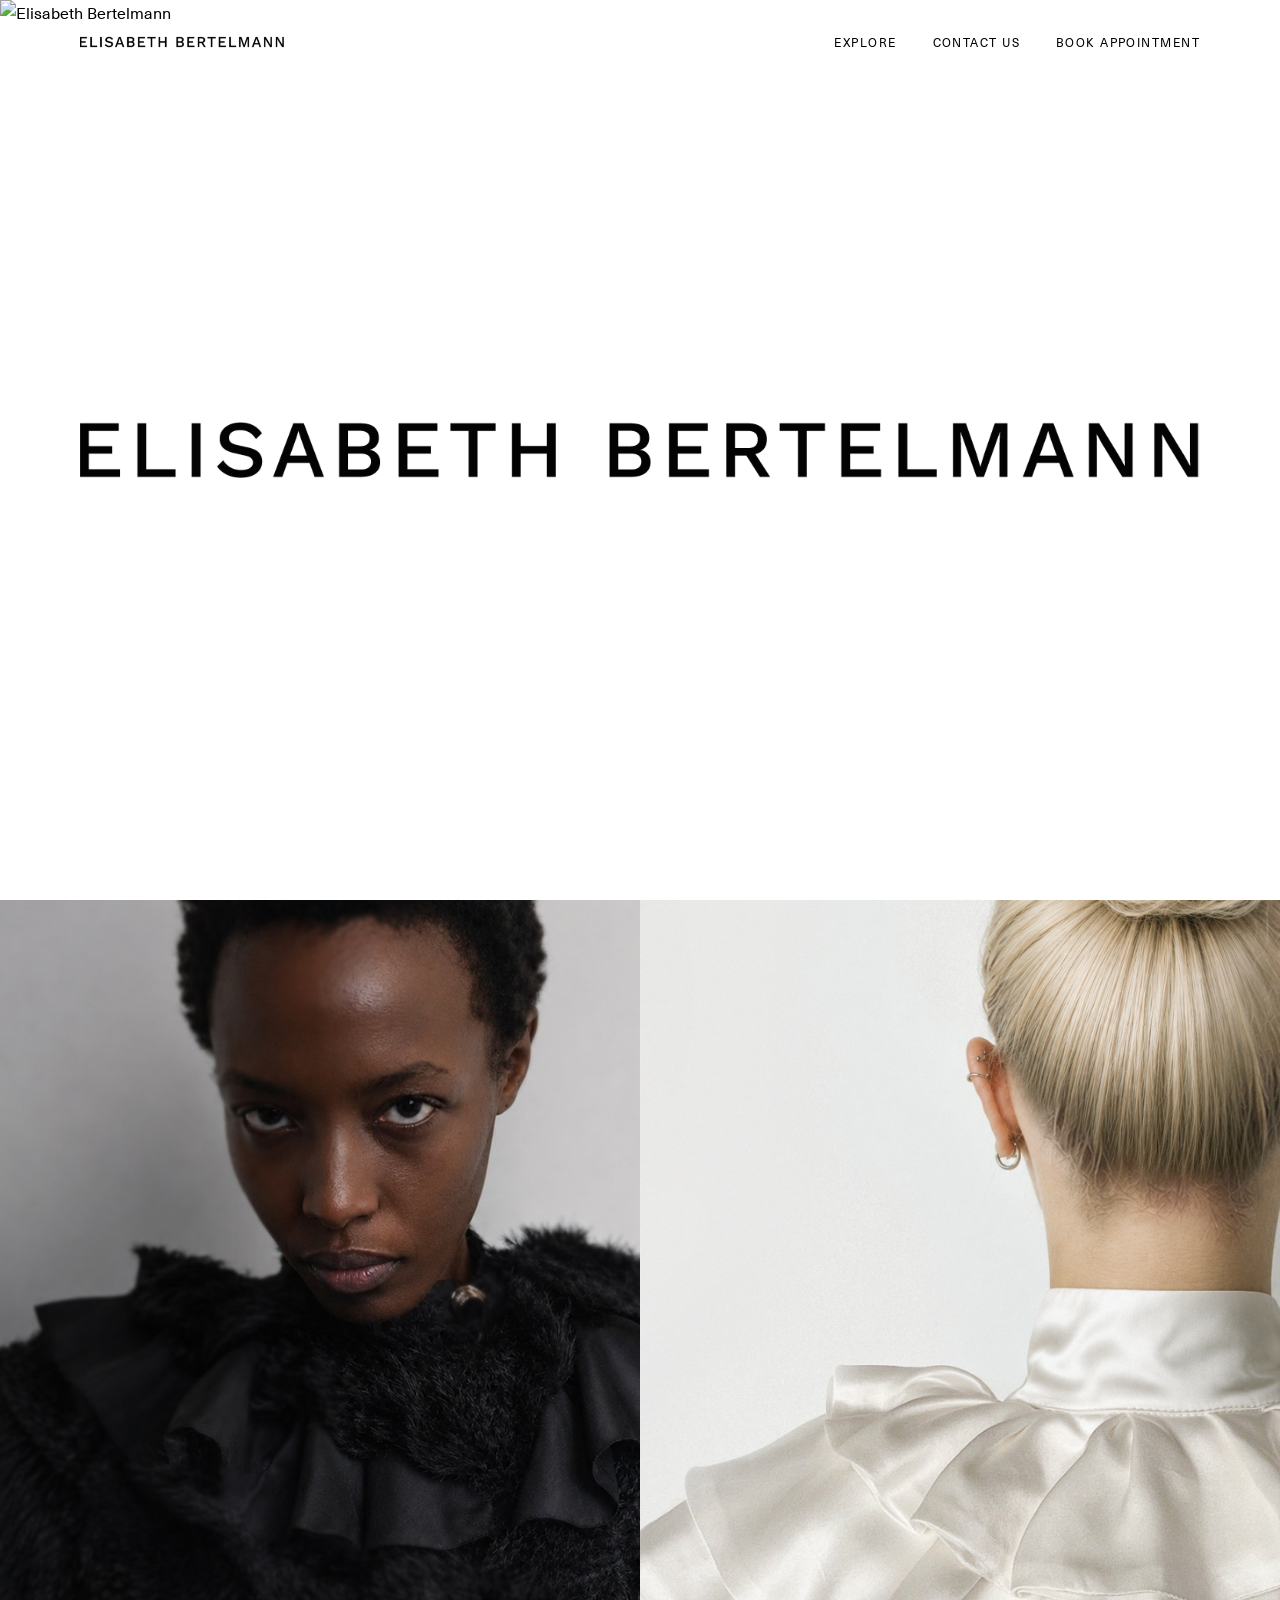
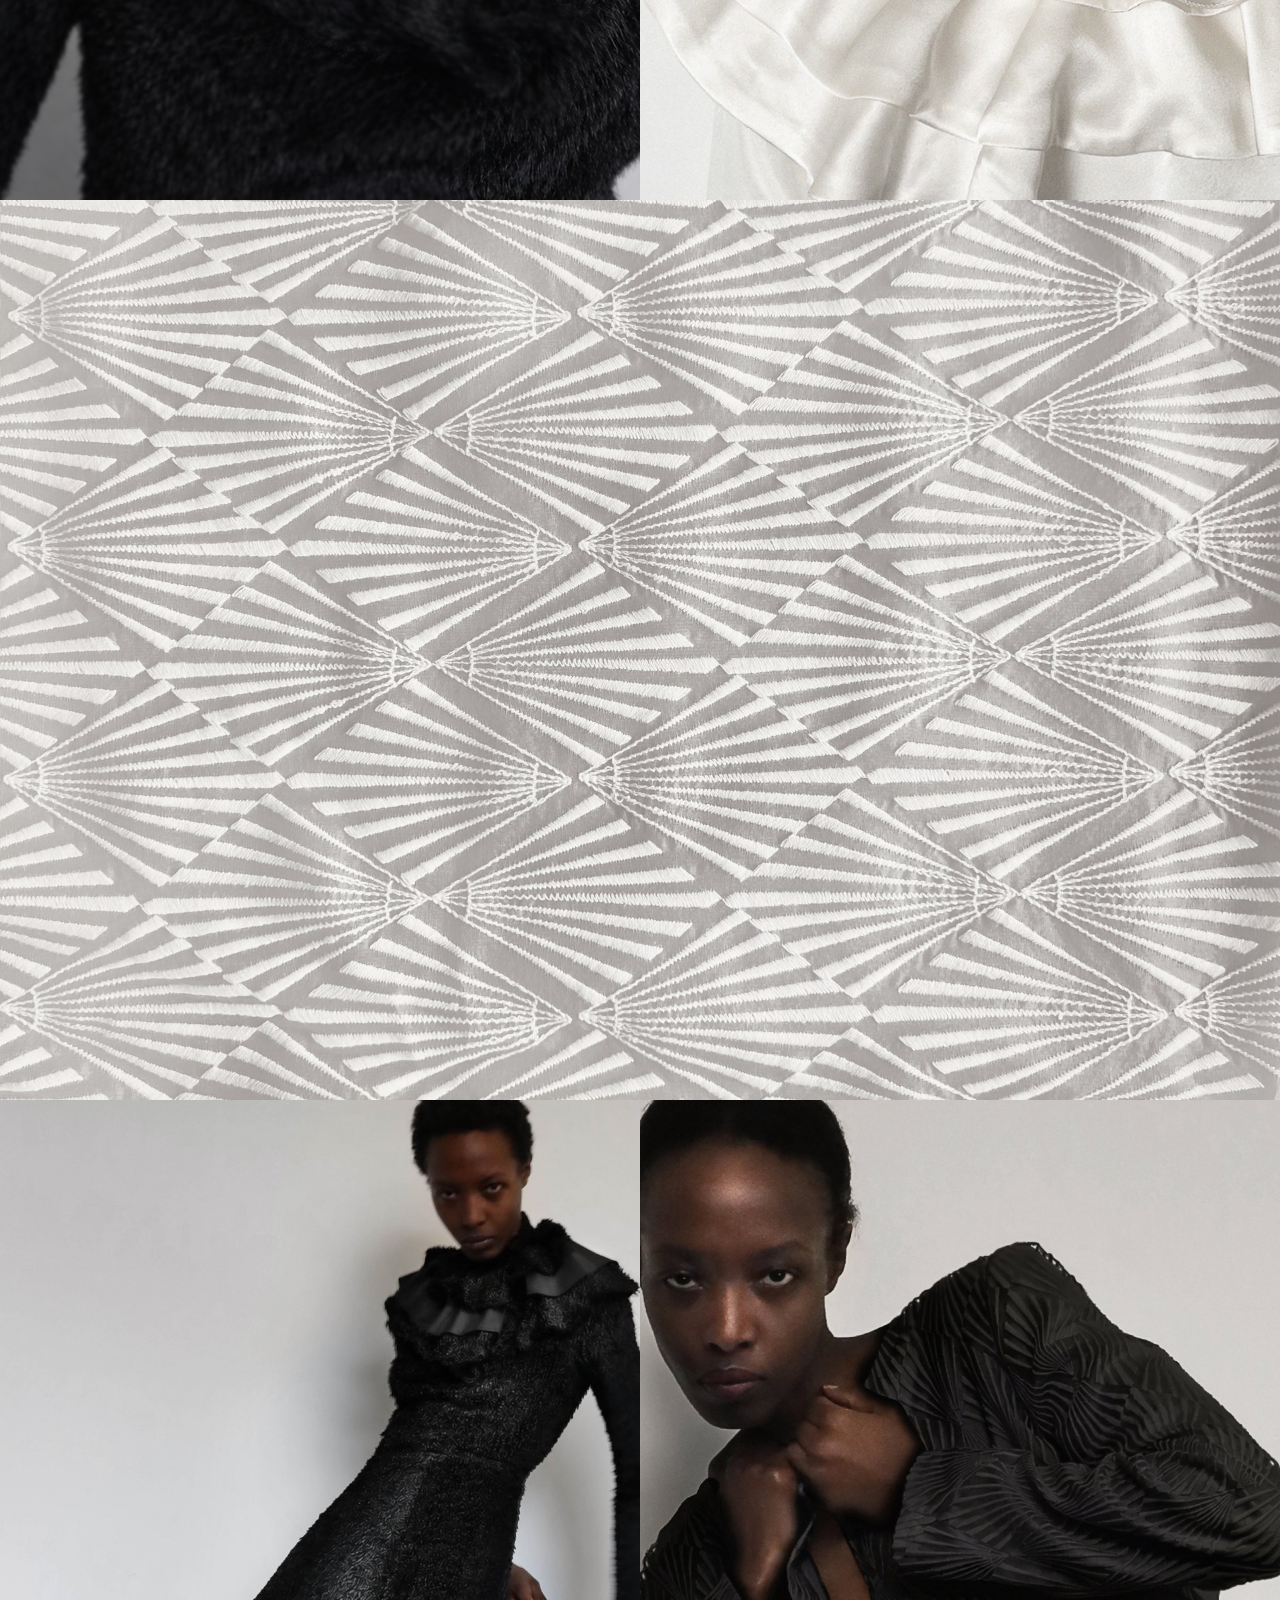
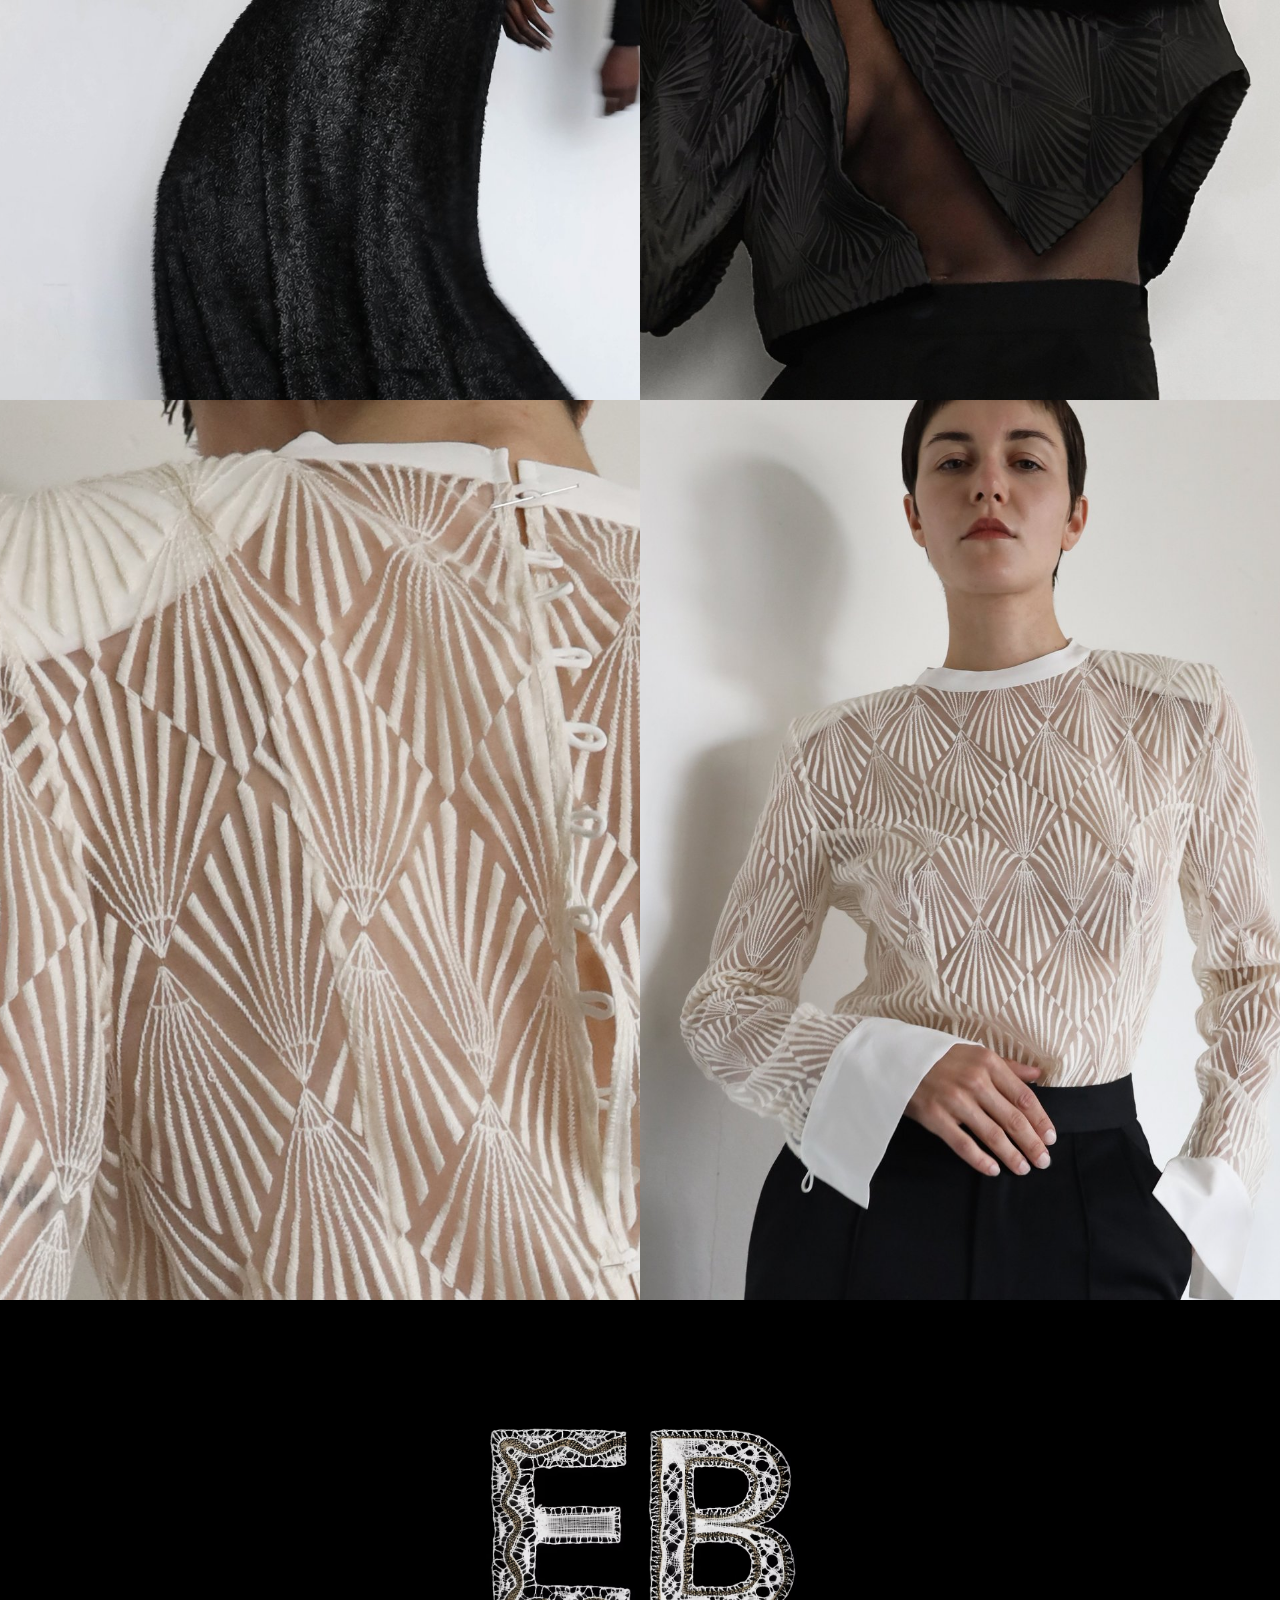
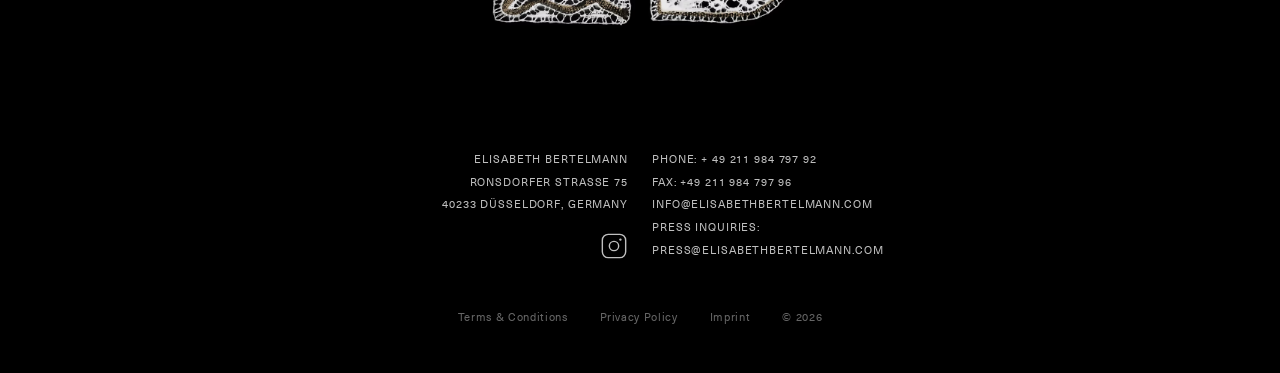
==== index.html @ 3ff418e6 "Update" ====
<!DOCTYPE html>
<html lang="en">
<head>
  <meta charset="UTF-8">
  <meta name="viewport" content="width=device-width, initial-scale=1.0">
  
  <title>Elisabeth Bertelmann — Womenswear & Bespoke Fashion Düsseldorf</title>
  <meta name="description" content="Elisabeth Bertelmann creates womenswear and bespoke pieces in Düsseldorf. Handmade, natural fabrics, ready-to-wear and made-to-measure.">
  <meta name="robots" content="index, follow">
  <link rel="canonical" href="https://www.elisabethbertelmann.com/">

  <!-- Open Graph -->
  <meta property="og:type" content="website">
  <meta property="og:title" content="Elisabeth Bertelmann — Womenswear & Bespoke Fashion Düsseldorf">
  <meta property="og:description" content="Elisabeth Bertelmann creates womenswear and bespoke pieces in Düsseldorf. Handmade, natural fabrics, ready-to-wear and made-to-measure.">
  <meta property="og:url" content="https://www.elisabethbertelmann.com/">
  <meta property="og:image" content="https://www.elisabethbertelmann.com/images/hero-eb.jpg">
  <meta property="og:site_name" content="Elisabeth Bertelmann">

  <!-- Twitter Card -->
  <meta name="twitter:card" content="summary_large_image">
  <meta name="twitter:title" content="Elisabeth Bertelmann — Womenswear & Bespoke Fashion Düsseldorf">
  <meta name="twitter:description" content="Elisabeth Bertelmann creates womenswear and bespoke pieces in Düsseldorf. Handmade, natural fabrics, ready-to-wear and made-to-measure.">
  <meta name="twitter:image" content="https://www.elisabethbertelmann.com/images/hero-eb.jpg">
  <link rel="icon" type="image/png" href="images/favicon.png">
  <link rel="stylesheet" href="css/style.css">
  <link rel="stylesheet" href="css/home.css">
</head>
<body>

  <!-- NAVIGATION — always transparent -->
  <nav class="nav nav--black" id="nav">
    <div class="nav__logo">
      <a href="index.html">
        <img src="images/logo.svg" alt="Elisabeth Bertelmann">
      </a>
    </div>
    <ul class="nav__links">
      <li><a href="pages/explore.html">Explore</a></li>
      <li><a href="pages/contact.html">Contact Us</a></li>
      <li><a href="pages/book-appointment.html">Book Appointment</a></li>
    </ul>
    <button class="nav__hamburger" aria-label="Menu" aria-expanded="false">
      <span></span><span></span><span></span>
    </button>
  </nav>

  <!-- MOBILE MENU -->
  <div class="nav__mobile-menu" role="dialog" aria-label="Navigation">
    <a href="pages/explore.html">Explore</a>
    <a href="pages/contact.html">Contact Us</a>
    <a href="https://www.instagram.com/elisabethbertelmann/" target="_blank" rel="noopener">Instagram</a>
    <a href="pages/book-appointment.html">Book Appointment</a>
  </div>

  <!-- WORDMARK — fixed, fades on scroll, spans full width -->
  <div class="section-hero__wordmark" aria-hidden="true">
    <img src="images/logo.svg" alt="Elisabeth Bertelmann">
  </div>

  <main>

    <!-- HERO — 100vh, image only (no wordmark inside) -->
    <section class="section-hero">
      <img
        class="section-media"
        src="images/hero-eb.jpg"
        alt="Elisabeth Bertelmann"
        loading="eager"
      >
      <!--
        TO USE VIDEO INSTEAD:
        Remove the <img> above and uncomment:
        <video class="section-media" autoplay muted loop playsinline>
          <source src="images/hero.mp4" type="video/mp4">
        </video>
      -->
    </section>

    <!-- SPLIT NEW — R2: explore #14 + #15 -->
    <section class="section-split">
      <div class="section-split__col">
        <img src="images/explore-new-14.jpg" alt="Elisabeth Bertelmann Collection" loading="lazy">
      </div>
      <div class="section-split__col">
        <img src="images/R2-2.jpg" alt="Elisabeth Bertelmann Collection" loading="lazy">
      </div>
    </section>

    <!-- FULL WIDTH — 100vh -->
    <section class="section-full">
      <img
        src="images/home-full.jpg"
        alt="Elisabeth Bertelmann Fabric Detail"
        loading="lazy"
      >
      <!--
        TO USE VIDEO:
        <video autoplay muted loop playsinline>
          <source src="images/fullwidth.mp4" type="video/mp4">
        </video>
      -->
    </section>

    <!-- SPLIT 1 — R3 — 100vh -->
    <section class="section-split">
      <div class="section-split__col">
        <img
          src="images/home-split2-left.jpg"
          alt="Elisabeth Bertelmann Collection"
          loading="lazy"
        >
      </div>
      <div class="section-split__col">
        <img
          src="images/home-split2-right.jpg"
          alt="Elisabeth Bertelmann Collection"
          loading="lazy"
        >
      </div>
    </section>

    <!-- SPLIT 2 — R5 — 100vh -->
    <section class="section-split">
      <div class="section-split__col">
        <img
          src="images/home-split1-left.jpg"
          alt="Elisabeth Bertelmann Collection"
          loading="lazy"
        >
      </div>
      <div class="section-split__col">
        <img
          src="images/home-split1-right.jpg"
          alt="Elisabeth Bertelmann Collection"
          loading="lazy"
        >
      </div>
    </section>

  </main>

  <!-- FOOTER -->
  <footer class="footer">
    <div class="footer__monogram">
      <img src="images/footer-monogram.jpg" alt="EB">
    </div>
    <div class="footer__info">
      <div class="footer__info-left">
        <p>ELISABETH BERTELMANN</p>
        <p>RONSDORFER STRASSE 75</p>
        <p>40233 DÜSSELDORF, GERMANY</p>
        <a href="https://www.instagram.com/elisabethbertelmann/" target="_blank" rel="noopener" class="footer__instagram-icon" aria-label="Instagram">
          <svg viewBox="0 0 24 24" fill="none" stroke="currentColor" stroke-width="1.2" stroke-linecap="round" stroke-linejoin="round">
            <rect x="2" y="2" width="20" height="20" rx="5" ry="5"/>
            <circle cx="12" cy="12" r="4"/>
            <circle cx="17.5" cy="6.5" r="1" fill="currentColor" stroke="none"/>
          </svg>
        </a>
      </div>
      <div class="footer__info-right">
        <a href="tel:+4921198479792">PHONE: + 49 211 984 797 92</a>
        <a href="tel:+4921198479796">FAX: +49 211 984 797 96</a>
        <a href="mailto:info@elisabethbertelmann.com">INFO@ELISABETHBERTELMANN.COM</a>
        <p>PRESS INQUIRIES:</p>
        <a href="mailto:press@elisabethbertelmann.com">PRESS@ELISABETHBERTELMANN.COM</a>
      </div>
    </div>
    <div class="footer__legal">
      <a href="pages/terms.html">Terms &amp; Conditions</a>
      <a href="pages/privacy.html">Privacy Policy</a>
      <a href="pages/imprint.html">Imprint</a>
      <span>© 2026</span>
    </div>
  </footer>

  <script src="js/nav.js"></script>
</body>
</html>
---- css/style.css ----
/* ============================================
   ELISABETH BERTELMANN — Main Stylesheet
   ============================================ */

@font-face {
  font-family: 'WorkSans';
  src: url('../fonts/WorkSans-Bold.ttf') format('truetype');
  font-weight: 700;
  font-style: normal;
  font-display: swap;
}

@font-face {
  font-family: 'NeueHaasUnica';
  src: url('../fonts/NeueHaasUnicaPro-Regular.ttf') format('truetype');
  font-weight: 400;
  font-style: normal;
  font-display: swap;
}

@font-face {
  font-family: 'NeueHaasUnica';
  src: url('../fonts/NeueHaasUnicaPro-Bold.ttf') format('truetype');
  font-weight: 700;
  font-style: normal;
  font-display: swap;
}

/* ============================================
   VARIABLES
   ============================================ */

:root {
  --black: #000000;
  --white: #FFFFFF;
  --nav-height: 68px;
  --font-body: 'NeueHaasUnica', sans-serif;
  --letter-spacing-ui: 0.12em;
  --transition: 0.2s ease;
}

/* ============================================
   RESET & BASE
   ============================================ */

*, *::before, *::after {
  box-sizing: border-box;
  margin: 0;
  padding: 0;
}

html {
  font-size: 16px;
  -webkit-font-smoothing: antialiased;
  -moz-osx-font-smoothing: grayscale;
}

body {
  font-family: var(--font-body);
  color: var(--black);
  background: var(--white);
  overflow-x: hidden;
}

img {
  display: block;
  max-width: 100%;
}

a {
  color: inherit;
  text-decoration: none;
}

/* ============================================
   NAVIGATION — always transparent
   ============================================ */

.nav {
  position: fixed;
  top: 0;
  left: 0;
  right: 0;
  z-index: 100;
  height: var(--nav-height);
  display: flex;
  align-items: flex-end;
  justify-content: space-between;
  padding: 0 80px 16px;
  background: transparent;
}

.nav__logo img {
  height: 20px;
  width: auto;
  filter: brightness(0) invert(1);
}

.nav__links {
  display: flex;
  align-items: center;
  gap: 36px;
  list-style: none;
}

.nav__links a {
  font-family: var(--font-body);
  font-weight: 400;
  font-size: 12px;
  letter-spacing: var(--letter-spacing-ui);
  text-transform: uppercase;
  color: var(--white);
  transition: opacity var(--transition);
}

.nav__links a:hover {
  opacity: 0.5;
}

/* Hamburger */
.nav__hamburger {
  display: none;
  flex-direction: column;
  gap: 5px;
  background: none;
  border: none;
  cursor: pointer;
  padding: 4px;
}

.nav__hamburger span {
  display: block;
  width: 22px;
  height: 1px;
  background: var(--white);
  transition: transform var(--transition), opacity var(--transition);
}

.nav__hamburger.open span:nth-child(1) { transform: translateY(6px) rotate(45deg); }
.nav__hamburger.open span:nth-child(2) { opacity: 0; }
.nav__hamburger.open span:nth-child(3) { transform: translateY(-6px) rotate(-45deg); }

/* Mobile menu */
.nav__mobile-menu {
  display: none;
  position: fixed;
  top: 0;
  left: 0; right: 0; bottom: 0;
  background: var(--black);
  z-index: 99;
  flex-direction: column;
  align-items: flex-start;
  justify-content: center;
  padding-left: 24px;
  padding-bottom: 15vh;
  gap: 40px;
  opacity: 0;
  pointer-events: none;
  transition: opacity 0.3s ease;
}

.nav__mobile-menu.open {
  opacity: 1;
  pointer-events: all;
}

.nav__mobile-menu a {
  font-family: var(--font-body);
  font-size: 12px;
  letter-spacing: var(--letter-spacing-ui);
  text-transform: uppercase;
  color: var(--white);
  line-height: 1;
}

/* ============================================
   FOOTER
   ============================================ */

.footer {
  background: var(--black);
  color: var(--white);
  padding: 80px 40px 48px;
}

.footer__monogram {
  display: flex;
  justify-content: center;
  margin-bottom: 72px;
}

.footer__monogram img {
  width: clamp(280px, 35vw, 480px);
  height: auto;
}

.footer__info {
  display: flex;
  justify-content: center;
  gap: 0;
  margin-bottom: 48px;
  align-items: flex-start;
  width: 100%;
}

.footer__info-left,
.footer__info-right {
  display: flex;
  flex-direction: column;
  gap: 5px;
  width: clamp(180px, 22vw, 300px);
}

.footer__info-left {
  align-items: flex-end;
  text-align: right;
  padding-right: 12px;
}

.footer__info-right {
  align-items: flex-start;
  text-align: left;
  padding-left: 12px;
}

.footer__info p,
.footer__info a {
  font-family: var(--font-body);
  font-size: 11px;
  letter-spacing: 0.08em;
  line-height: 1.6;
  color: rgba(255,255,255,0.75);
}

.footer__info a:hover {
  color: var(--white);
}

.footer__instagram-icon {
  display: flex;
  align-items: center;
  justify-content: flex-end;
  margin-top: 14px;
  color: rgba(255,255,255,0.75);
  transition: color var(--transition);
}

.footer__instagram-icon:hover {
  color: var(--white);
}

.footer__instagram-icon svg {
  width: 28px;
  height: 28px;
}

/* Legal — no border */
.footer__legal {
  display: flex;
  align-items: center;
  justify-content: center;
  gap: 32px;
  flex-wrap: wrap;
  font-size: 11px;
  letter-spacing: 0.06em;
  color: rgba(255,255,255,0.4);
  padding-top: 0;
}

.footer__legal a {
  transition: color var(--transition);
}

.footer__legal a:hover {
  color: rgba(255,255,255,0.8);
}

/* ============================================
   RESPONSIVE
   ============================================ */

@media (max-width: 768px) {
  .nav { padding: 16px 24px; height: auto; align-items: center; }
  .nav__logo img { height: 20px; }
  .nav__links { display: none; }
  .nav__hamburger { display: flex; }
  .nav__mobile-menu { display: flex; }

  .footer { padding: 64px 16px 40px; }

  .footer__monogram img {
    width: clamp(200px, 60vw, 320px);
  }

  .footer__info {
    flex-direction: row;
    justify-content: center;
    gap: 0;
    align-items: flex-start;
    width: 100%;
  }

  .footer__info-left {
    align-items: flex-end;
    text-align: right;
    width: 35vw;
    padding-right: 6px;
  }

  .footer__info-right {
    align-items: flex-start;
    text-align: left;
    width: 35vw;
    padding-left: 6px;
    padding-top: 0;
  }

  .footer__info p,
  .footer__info a {
    font-size: 8px;
    letter-spacing: 0.06em;
    text-transform: uppercase;
    line-height: 1.6;
  }

  .footer__instagram-icon {
    justify-content: flex-end;
    margin-top: 8px;
  }

  .footer__instagram-icon svg {
    width: 20px;
    height: 20px;
  }

  .footer__legal {
    gap: 12px;
    font-size: 9px;
  }
}

/* ============================================
   TABLET — Footer stays desktop layout
   ============================================ */

@media (min-width: 600px) and (max-width: 1024px) {
  .nav { padding: 16px 60px; align-items: flex-end; padding-bottom: 12px; }
  .nav__mobile-menu { padding-left: 60px; }
  .footer__info {
    flex-direction: row;
    gap: 7px;
  }

  .footer__info-left {
    align-items: flex-end;
    text-align: right;
  }

  .footer__info-right {
    align-items: flex-start;
    text-align: left;
  }

  .footer__instagram-icon {
    justify-content: flex-end;
  }
}

/* Black nav variant */
.nav--black .nav__logo img { filter: none; }
.nav--black .nav__links a { color: #000; }
.nav--black .nav__hamburger span { background: #000; }
.nav--black .nav__hamburger.open span { background: #fff; }
---- css/home.css ----
/* ============================================
   HOME PAGE
   ============================================ */

/* ---- Shared section media (img + video) ---- */

.section-media {
  position: absolute;
  inset: 0;
  width: 100%;
  height: 100%;
  object-fit: cover;
  object-position: center top;
}

/* ---- Hero ---- */

.section-hero {
  position: relative;
  width: 100%;
  height: 100vh;
  overflow: hidden;
}

/* Full-screen wordmark — fixed, fades on scroll */
.section-hero__wordmark {
  position: fixed;
  top: 0;
  /* mirror nav padding exactly — change this one value and nav stays in sync */
  left: 80px;
  right: 80px;
  height: 100vh;
  display: flex;
  align-items: center;
  pointer-events: none;
  z-index: 10;
  will-change: opacity;
}

.section-hero__wordmark img {
  width: 100%;
  height: auto;
}

/* ---- Split sections — 100vh ---- */

.section-split {
  position: relative;
  display: grid;
  grid-template-columns: 1fr 1fr;
  height: 100vh;
  overflow: hidden;
}

.section-split__col {
  position: relative;
  overflow: hidden;
  height: 100%;
}

/* No zoom on hover — static */
.section-split__col img,
.section-split__col video {
  position: absolute;
  inset: 0;
  width: 100%;
  height: 100%;
  object-fit: cover;
  object-position: center top;
}

/* ---- Full-width section — 100vh ---- */

.section-full {
  position: relative;
  width: 100%;
  height: 100vh;
  overflow: hidden;
}

.section-full img,
.section-full video {
  position: absolute;
  inset: 0;
  width: 100%;
  height: 100%;
  object-fit: cover;
  object-position: center;
}

/* ============================================
   RESPONSIVE
   ============================================ */

@media (max-width: 599px) {
  .section-hero {
    height: 70vh;
  }

  .section-split {
    grid-template-columns: 1fr 1fr;
    height: 40vh;
  }

  .section-split__col {
    position: relative;
  }

  /* Left col: anchor to right (inner) edge, right col: anchor to left (inner) edge */
  .section-split__col:first-child img,
  .section-split__col:first-child video {
    object-position: right center;
  }

  .section-split__col:last-child img,
  .section-split__col:last-child video {
    object-position: left center;
  }

  .section-full {
    height: 70vh;
  }

  .section-hero__wordmark {
    height: 70vh;
    left: 24px;
    right: 24px;
  }
}

/* ============================================
   TABLET — 768px to 1024px
   ============================================ */

@media (min-width: 600px) and (max-width: 1024px) {

  .section-hero {
    height: 60vh;
  }

  /* Split: side by side, 60vh total */
  .section-split {
    height: 60vh;
    grid-template-columns: 1fr 1fr;
  }

  .section-full {
    height: 60vh;
  }

  /* Wordmark: centered within 60vh hero, aligned with nav */
  .section-hero__wordmark {
    height: 60vh;
    left: 60px;
    right: 60px;
  }

}

/* Nav black on hero pages */
.nav--black .nav__logo img { filter: none; }
.nav--black .nav__links a { color: #000; }
.nav--black .nav__hamburger span { background: #000; }
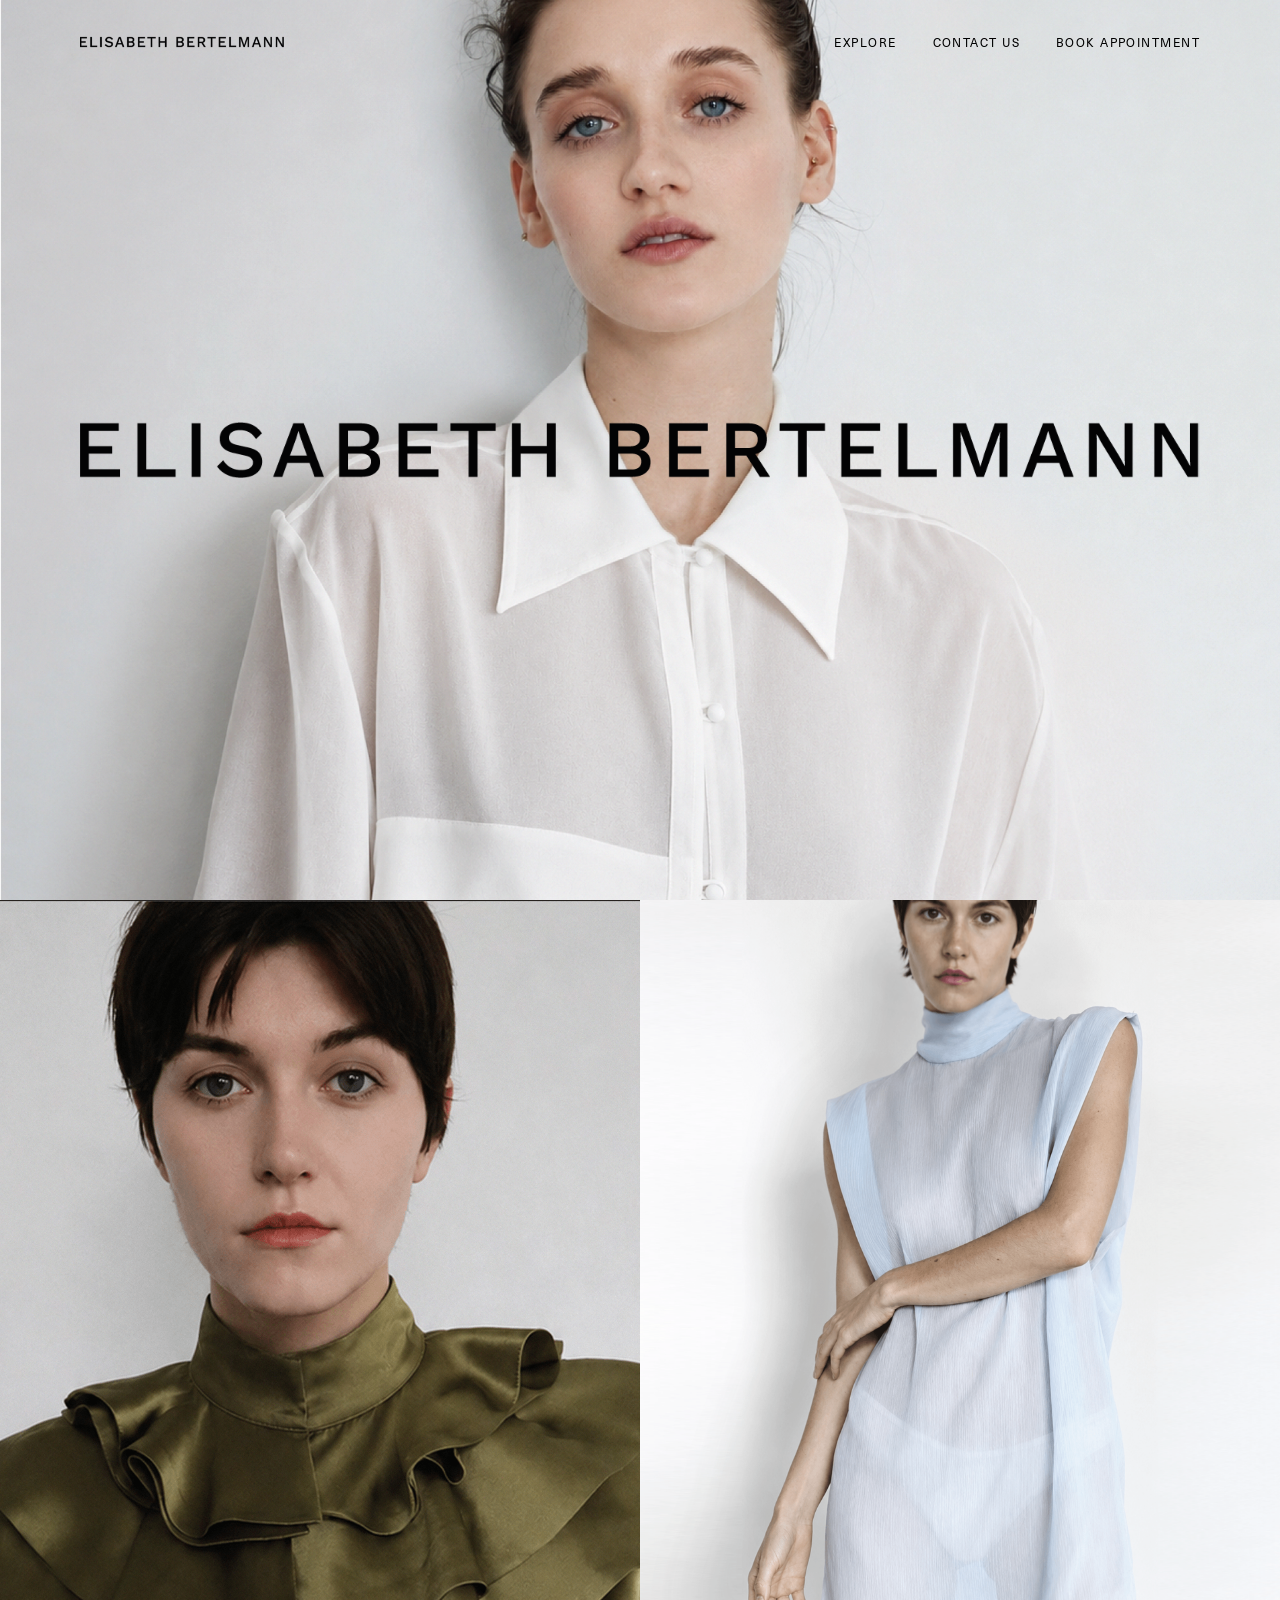
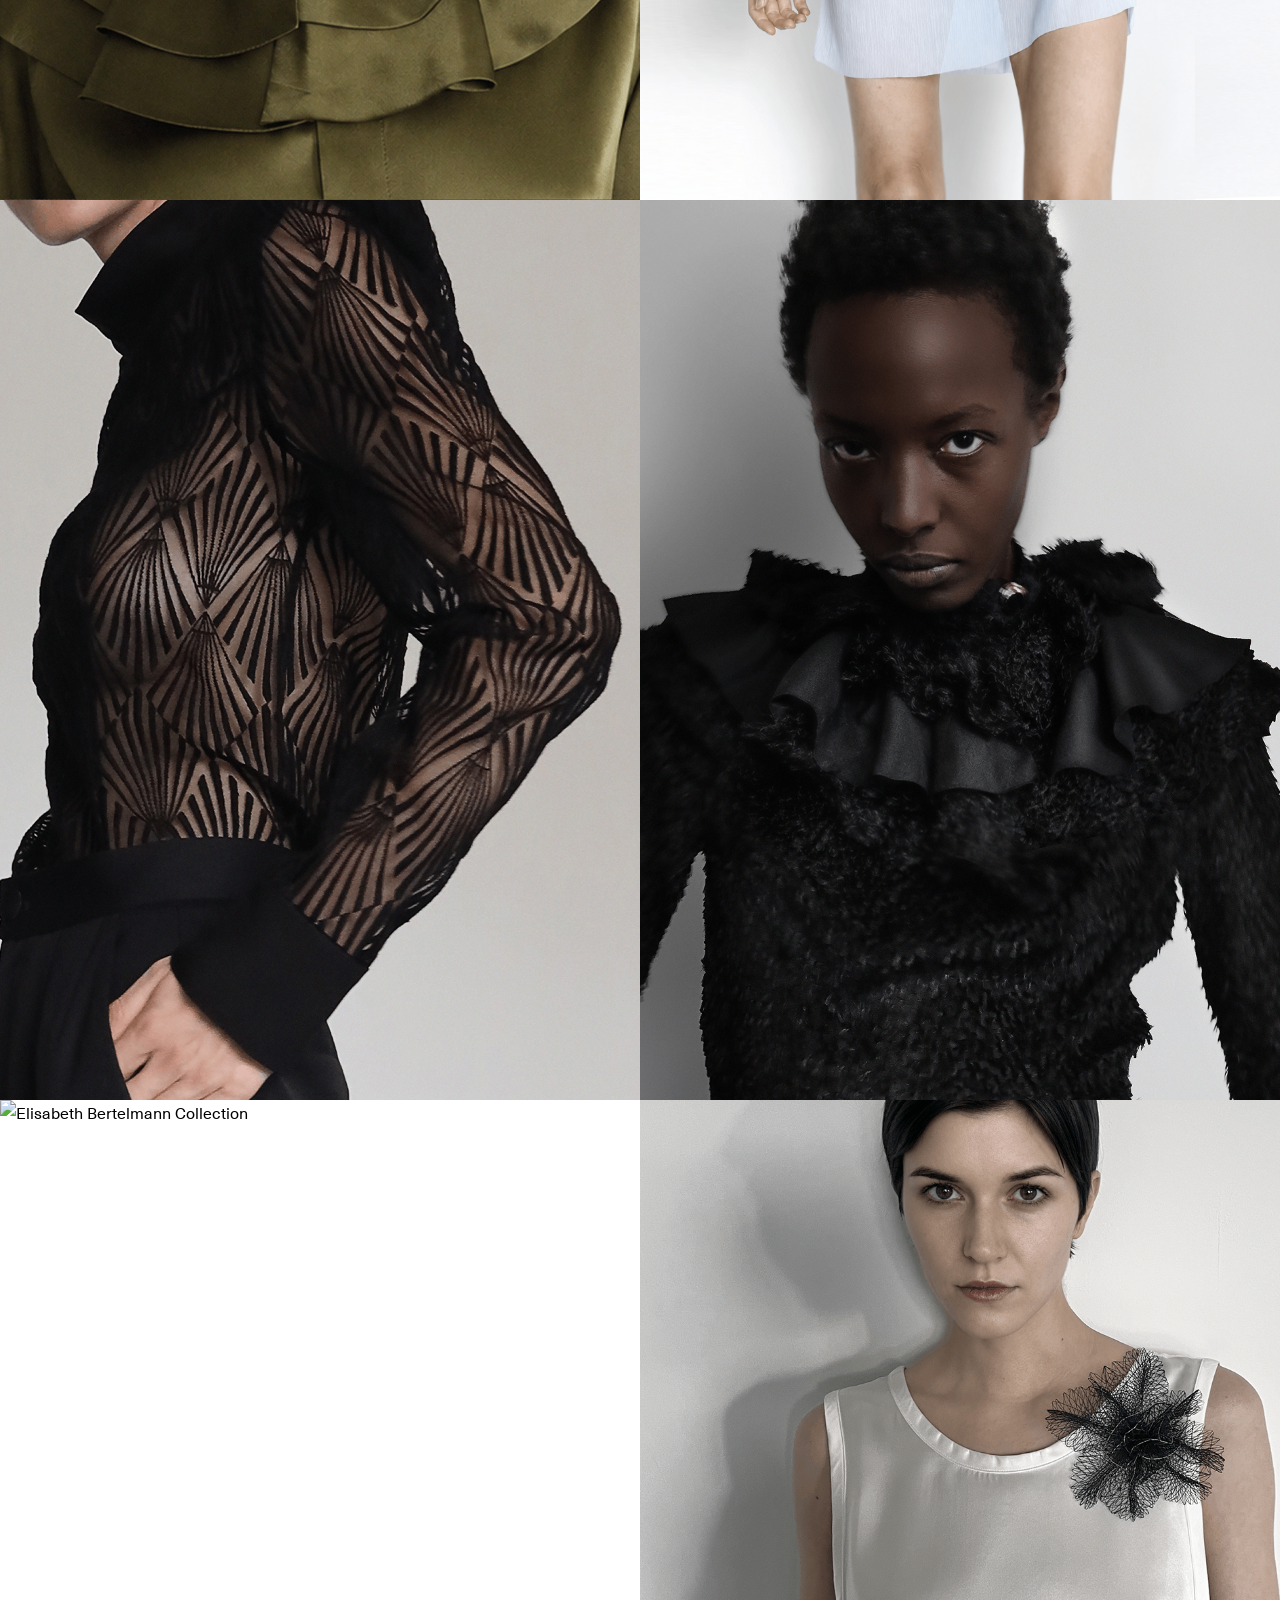
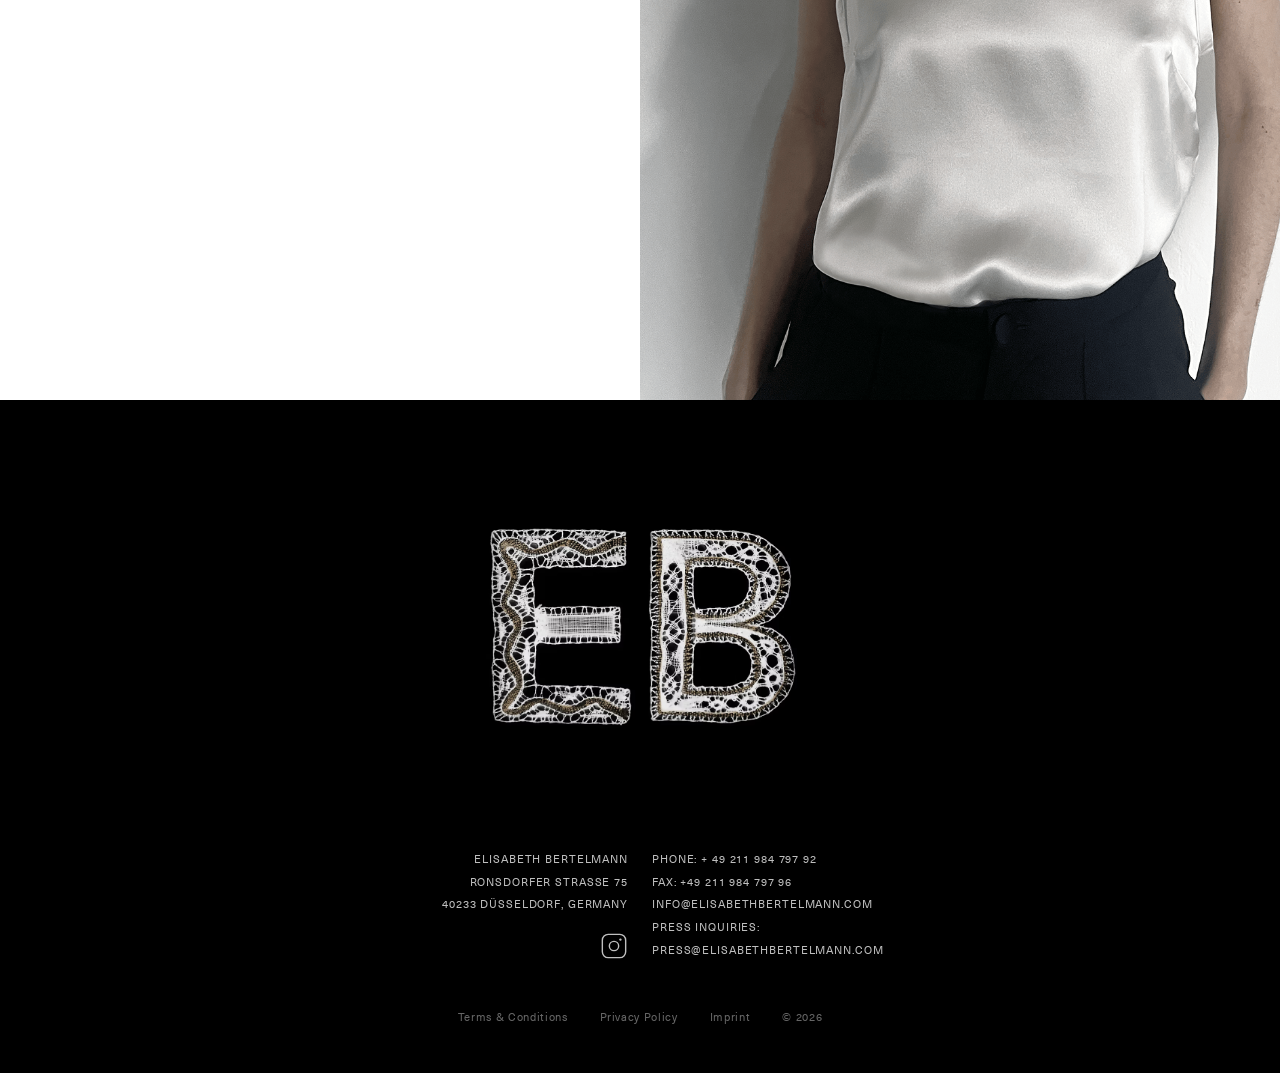
==== commit 7d171301: "Update" ====
--- a/index.html
+++ b/index.html
@@ -64,7 +64,7 @@
     <section class="section-hero">
       <img
         class="section-media"
-        src="images/hero-eb.jpg"
+        src="images/hero-eb.png"
         alt="Elisabeth Bertelmann"
         loading="eager"
       >
@@ -77,64 +77,33 @@
       -->
     </section>
 
-    <!-- SPLIT NEW — R2: explore #14 + #15 -->
+    <!-- SPLIT 1 -->
     <section class="section-split">
       <div class="section-split__col">
-        <img src="images/explore-new-14.jpg" alt="Elisabeth Bertelmann Collection" loading="lazy">
+        <img src="images/home-split1-left.png" alt="Elisabeth Bertelmann Collection" loading="lazy">
       </div>
       <div class="section-split__col">
-        <img src="images/R2-2.jpg" alt="Elisabeth Bertelmann Collection" loading="lazy">
+        <img src="images/home-split1-right.png" alt="Elisabeth Bertelmann Collection" loading="lazy">
       </div>
     </section>
 
-    <!-- FULL WIDTH — 100vh -->
-    <section class="section-full">
-      <img
-        src="images/home-full.jpg"
-        alt="Elisabeth Bertelmann Fabric Detail"
-        loading="lazy"
-      >
-      <!--
-        TO USE VIDEO:
-        <video autoplay muted loop playsinline>
-          <source src="images/fullwidth.mp4" type="video/mp4">
-        </video>
-      -->
-    </section>
-
-    <!-- SPLIT 1 — R3 — 100vh -->
+    <!-- SPLIT 2 -->
     <section class="section-split">
       <div class="section-split__col">
-        <img
-          src="images/home-split2-left.jpg"
-          alt="Elisabeth Bertelmann Collection"
-          loading="lazy"
-        >
+        <img src="images/home-split2-left.png" alt="Elisabeth Bertelmann Collection" loading="lazy">
       </div>
       <div class="section-split__col">
-        <img
-          src="images/home-split2-right.jpg"
-          alt="Elisabeth Bertelmann Collection"
-          loading="lazy"
-        >
+        <img src="images/home-split2-right.png" alt="Elisabeth Bertelmann Collection" loading="lazy">
       </div>
     </section>
 
-    <!-- SPLIT 2 — R5 — 100vh -->
+    <!-- SPLIT 3 -->
     <section class="section-split">
       <div class="section-split__col">
-        <img
-          src="images/home-split1-left.jpg"
-          alt="Elisabeth Bertelmann Collection"
-          loading="lazy"
-        >
+        <img src="images/home-split3-left.jpg" alt="Elisabeth Bertelmann Collection" loading="lazy">
       </div>
       <div class="section-split__col">
-        <img
-          src="images/home-split1-right.jpg"
-          alt="Elisabeth Bertelmann Collection"
-          loading="lazy"
-        >
+        <img src="images/home-split3-right.png" alt="Elisabeth Bertelmann Collection" loading="lazy">
       </div>
     </section>
 
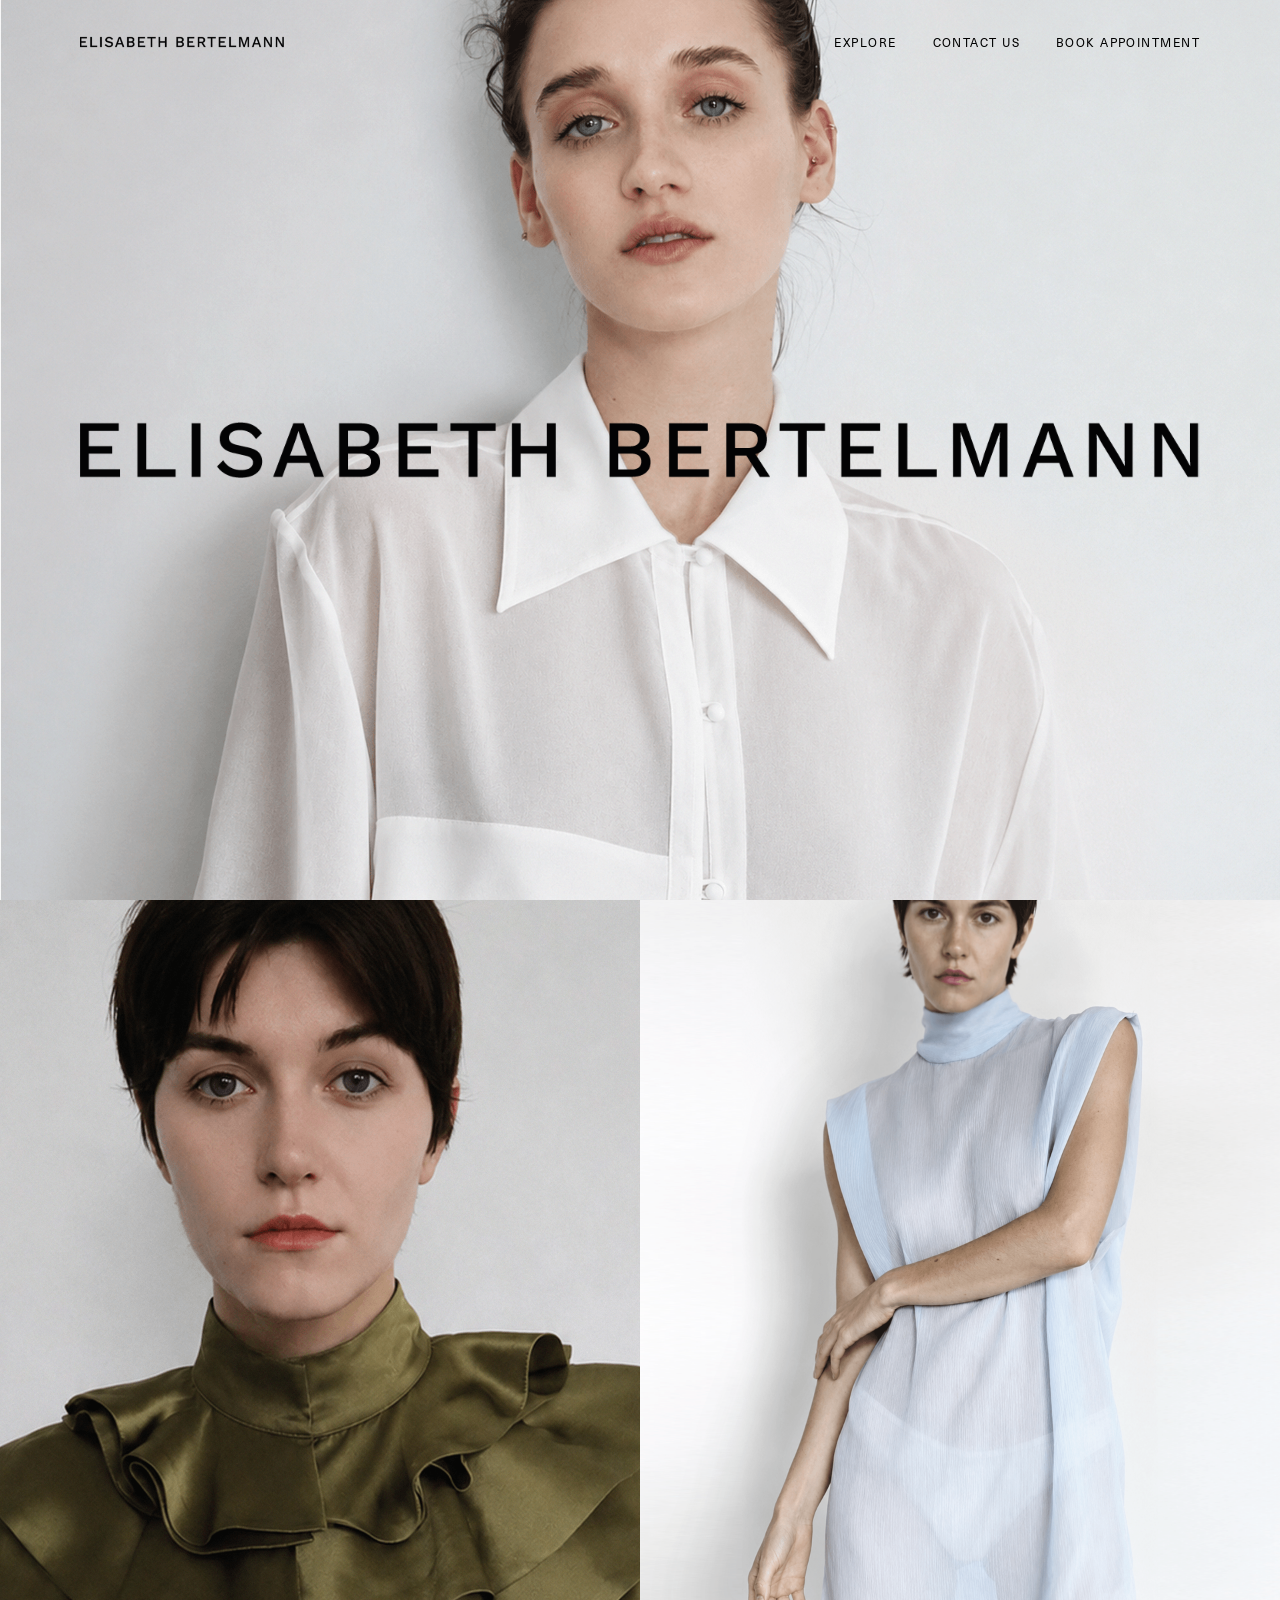
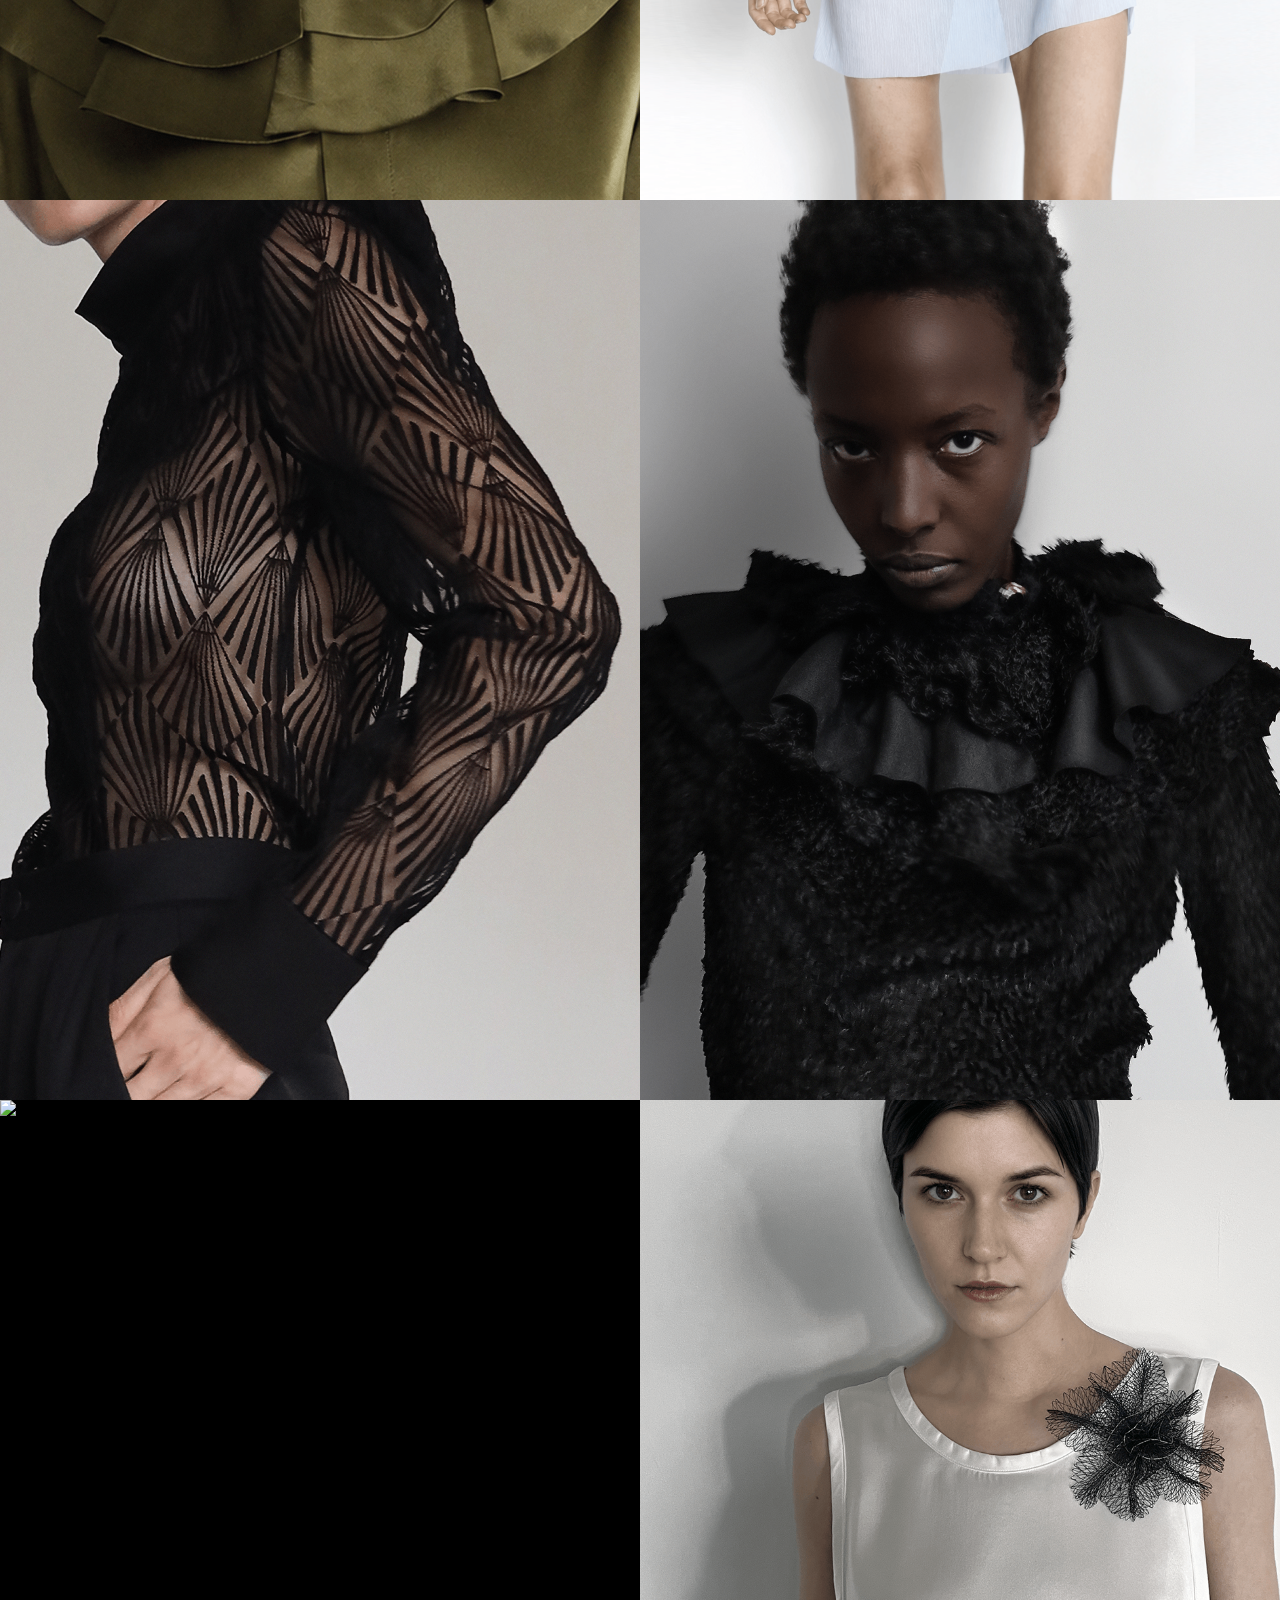
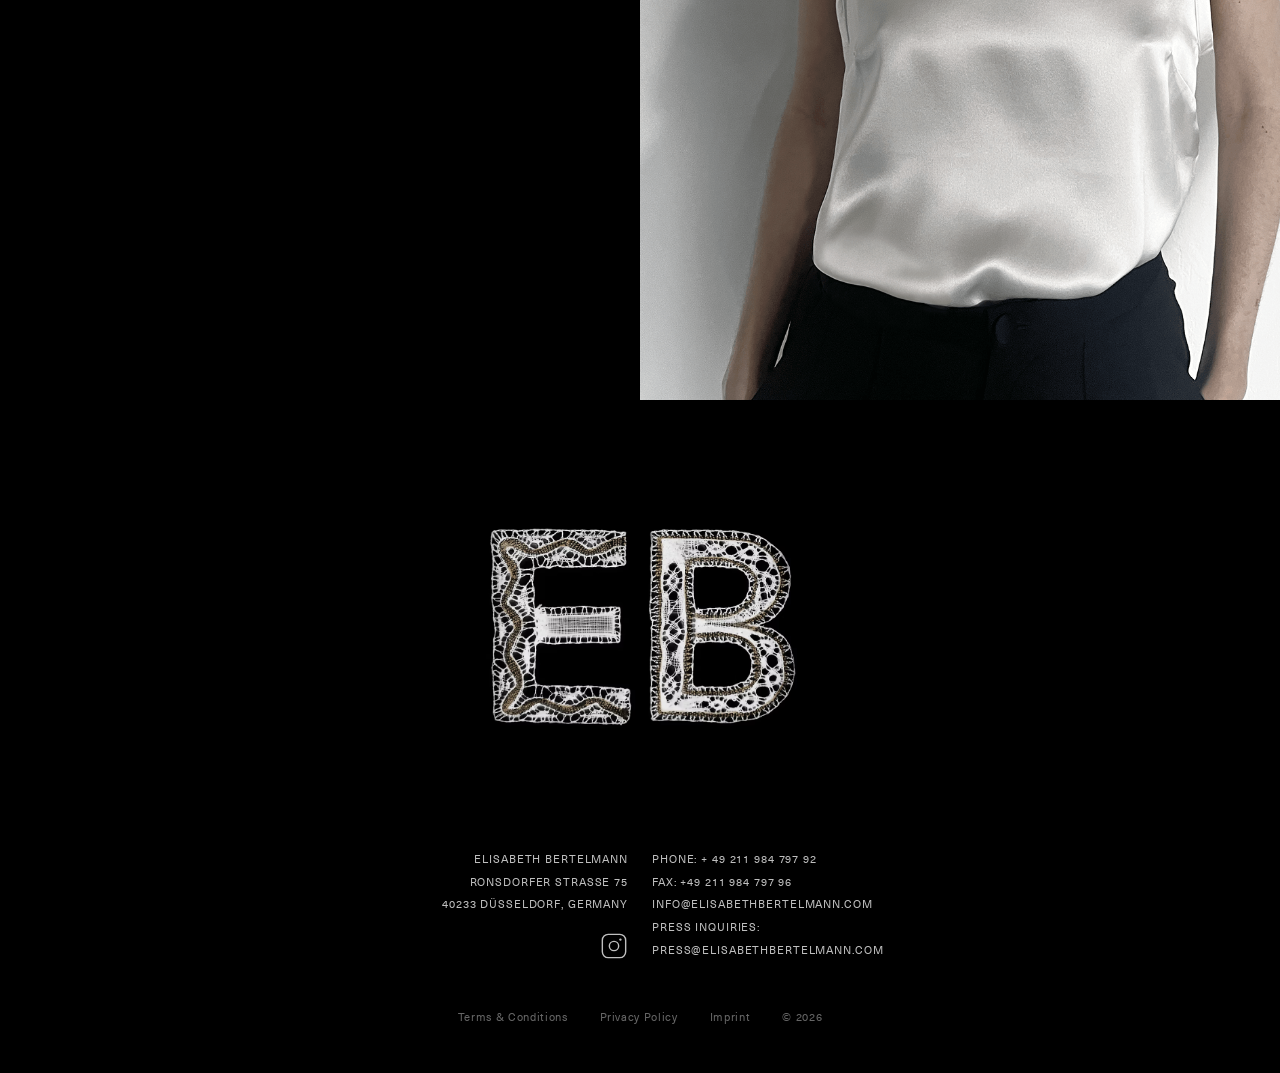
==== commit c0cfcb23: "Update" ====
--- a/index.html
+++ b/index.html
@@ -25,6 +25,7 @@
   <link rel="icon" type="image/png" href="images/favicon.png">
   <link rel="stylesheet" href="css/style.css">
   <link rel="stylesheet" href="css/home.css">
+  <style>body { background: #000; }</style>
 </head>
 <body>
 
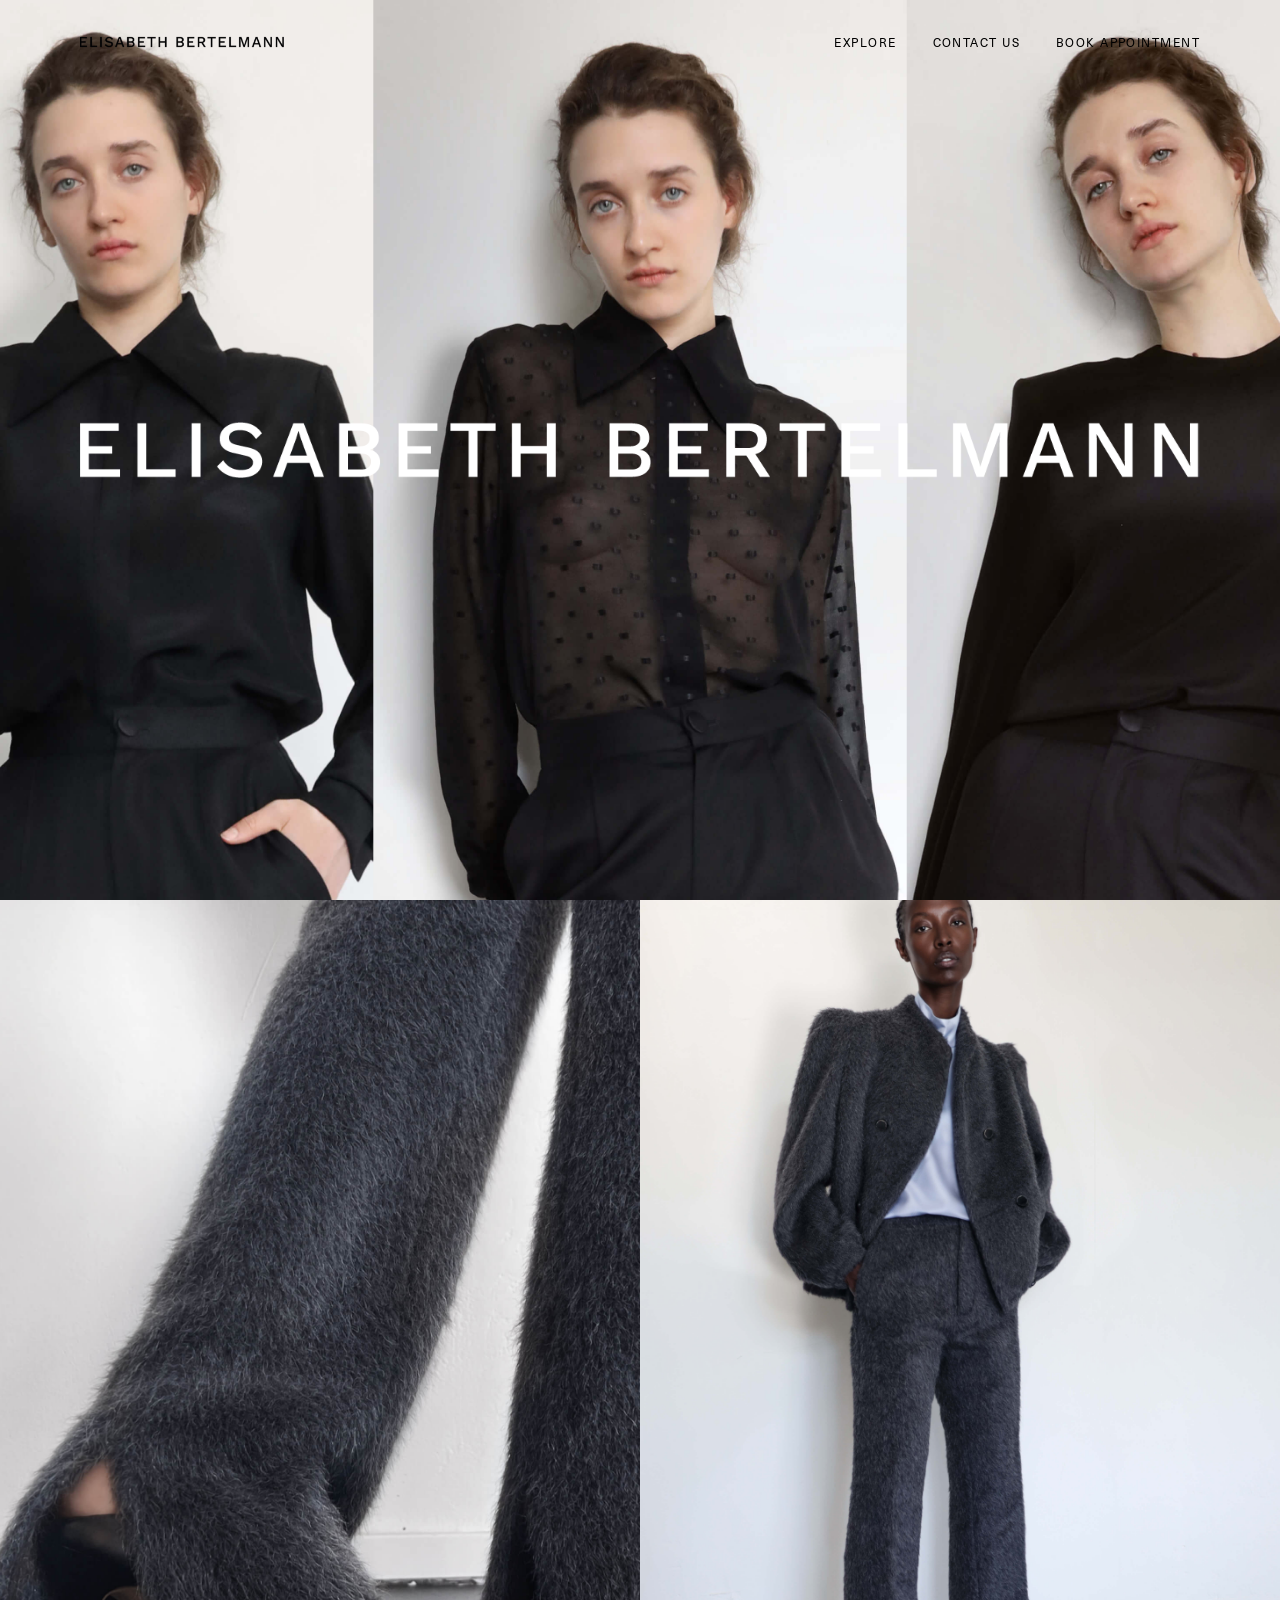
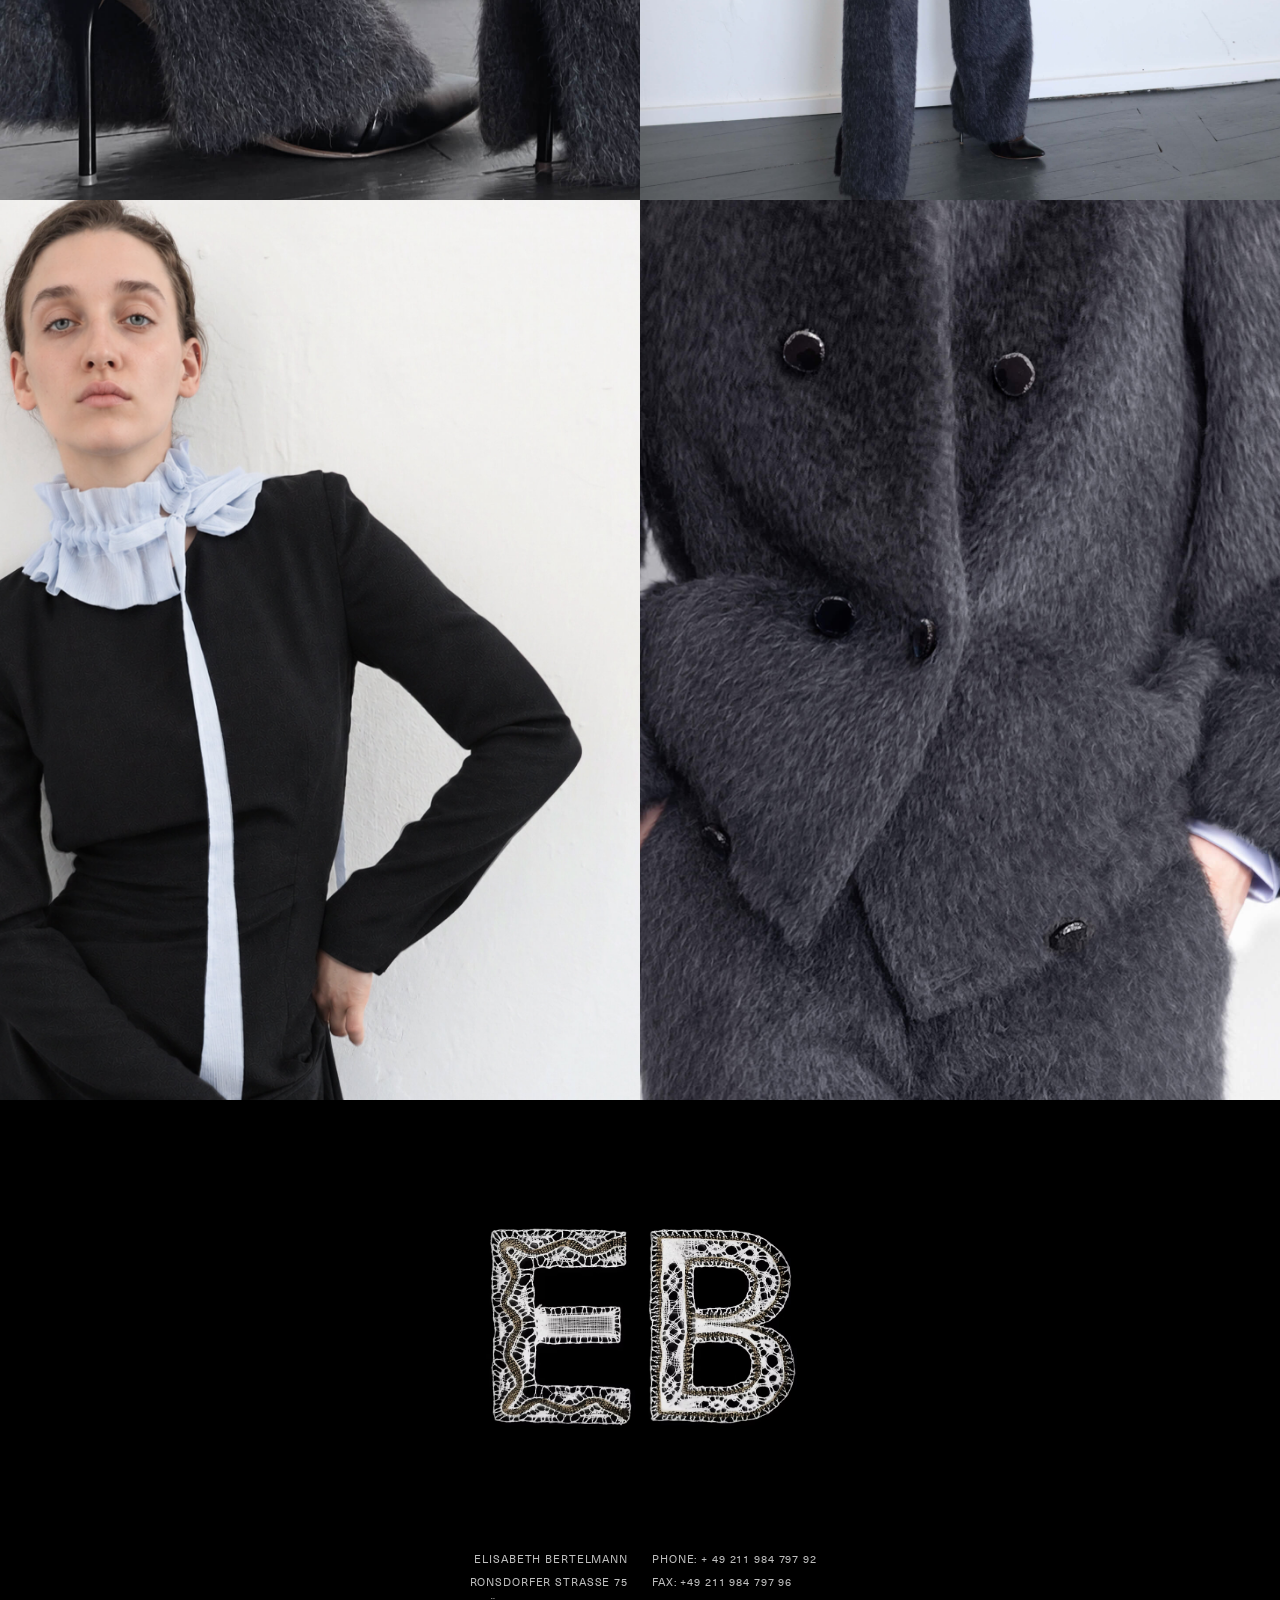
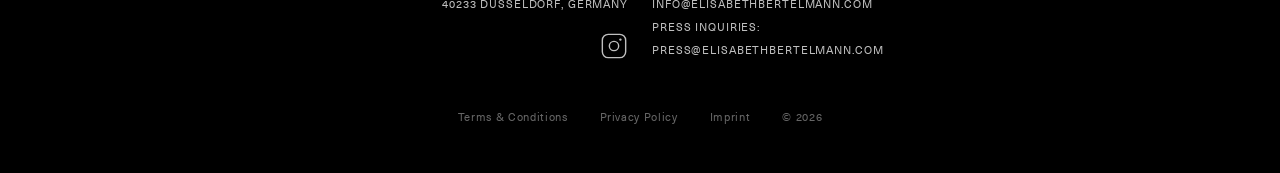
==== commit 8eb6f843: "Update" ====
--- a/index.html
+++ b/index.html
@@ -5,14 +5,14 @@
   <meta name="viewport" content="width=device-width, initial-scale=1.0">
   
   <title>Elisabeth Bertelmann — Womenswear & Bespoke Fashion Düsseldorf</title>
-  <meta name="description" content="Elisabeth Bertelmann creates womenswear and bespoke pieces in Düsseldorf. Handmade, natural fabrics, ready-to-wear and made-to-measure.">
+  <meta name="description" content="ELISABETH BERTELMANN creates contemporary womenswear and bespoke pieces in Düsseldorf. Traditional craftsmanship, ready-to-wear and made-to-measure clothing.">
   <meta name="robots" content="index, follow">
   <link rel="canonical" href="https://www.elisabethbertelmann.com/">
 
   <!-- Open Graph -->
   <meta property="og:type" content="website">
   <meta property="og:title" content="Elisabeth Bertelmann — Womenswear & Bespoke Fashion Düsseldorf">
-  <meta property="og:description" content="Elisabeth Bertelmann creates womenswear and bespoke pieces in Düsseldorf. Handmade, natural fabrics, ready-to-wear and made-to-measure.">
+  <meta property="og:description" content="ELISABETH BERTELMANN creates contemporary womenswear and bespoke pieces in Düsseldorf. Traditional craftsmanship, ready-to-wear and made-to-measure clothing.">
   <meta property="og:url" content="https://www.elisabethbertelmann.com/">
   <meta property="og:image" content="https://www.elisabethbertelmann.com/images/hero-eb.jpg">
   <meta property="og:site_name" content="Elisabeth Bertelmann">
@@ -20,12 +20,15 @@
   <!-- Twitter Card -->
   <meta name="twitter:card" content="summary_large_image">
   <meta name="twitter:title" content="Elisabeth Bertelmann — Womenswear & Bespoke Fashion Düsseldorf">
-  <meta name="twitter:description" content="Elisabeth Bertelmann creates womenswear and bespoke pieces in Düsseldorf. Handmade, natural fabrics, ready-to-wear and made-to-measure.">
+  <meta name="twitter:description" content="ELISABETH BERTELMANN creates contemporary womenswear and bespoke pieces in Düsseldorf. Traditional craftsmanship, ready-to-wear and made-to-measure clothing.">
   <meta name="twitter:image" content="https://www.elisabethbertelmann.com/images/hero-eb.jpg">
   <link rel="icon" type="image/png" href="images/favicon.png">
   <link rel="stylesheet" href="css/style.css">
   <link rel="stylesheet" href="css/home.css">
-  <style>body { background: #000; }</style>
+  <style>
+    body { background: #000; }
+    .section-hero__wordmark img { filter: brightness(0) invert(1); }
+  </style>
 </head>
 <body>
 
@@ -65,7 +68,7 @@
     <section class="section-hero">
       <img
         class="section-media"
-        src="images/hero-eb.png"
+        src="images/hero-eb.jpg"
         alt="Elisabeth Bertelmann"
         loading="eager"
       >
@@ -81,30 +84,20 @@
     <!-- SPLIT 1 -->
     <section class="section-split">
       <div class="section-split__col">
-        <img src="images/home-split1-left.png" alt="Elisabeth Bertelmann Collection" loading="lazy">
+        <img src="images/home-split1-left.jpg" alt="Elisabeth Bertelmann Collection" loading="lazy">
       </div>
       <div class="section-split__col">
-        <img src="images/home-split1-right.png" alt="Elisabeth Bertelmann Collection" loading="lazy">
+        <img src="images/home-split1-right.jpg" alt="Elisabeth Bertelmann Collection" loading="lazy">
       </div>
     </section>
 
     <!-- SPLIT 2 -->
     <section class="section-split">
       <div class="section-split__col">
-        <img src="images/home-split2-left.png" alt="Elisabeth Bertelmann Collection" loading="lazy">
+        <img src="images/home-split2-left.jpg" alt="Elisabeth Bertelmann Collection" loading="lazy">
       </div>
       <div class="section-split__col">
-        <img src="images/home-split2-right.png" alt="Elisabeth Bertelmann Collection" loading="lazy">
-      </div>
-    </section>
-
-    <!-- SPLIT 3 -->
-    <section class="section-split">
-      <div class="section-split__col">
-        <img src="images/home-split3-left.jpg" alt="Elisabeth Bertelmann Collection" loading="lazy">
-      </div>
-      <div class="section-split__col">
-        <img src="images/home-split3-right.png" alt="Elisabeth Bertelmann Collection" loading="lazy">
+        <img src="images/home-split2-right.jpg" alt="Elisabeth Bertelmann Collection" loading="lazy">
       </div>
     </section>
 
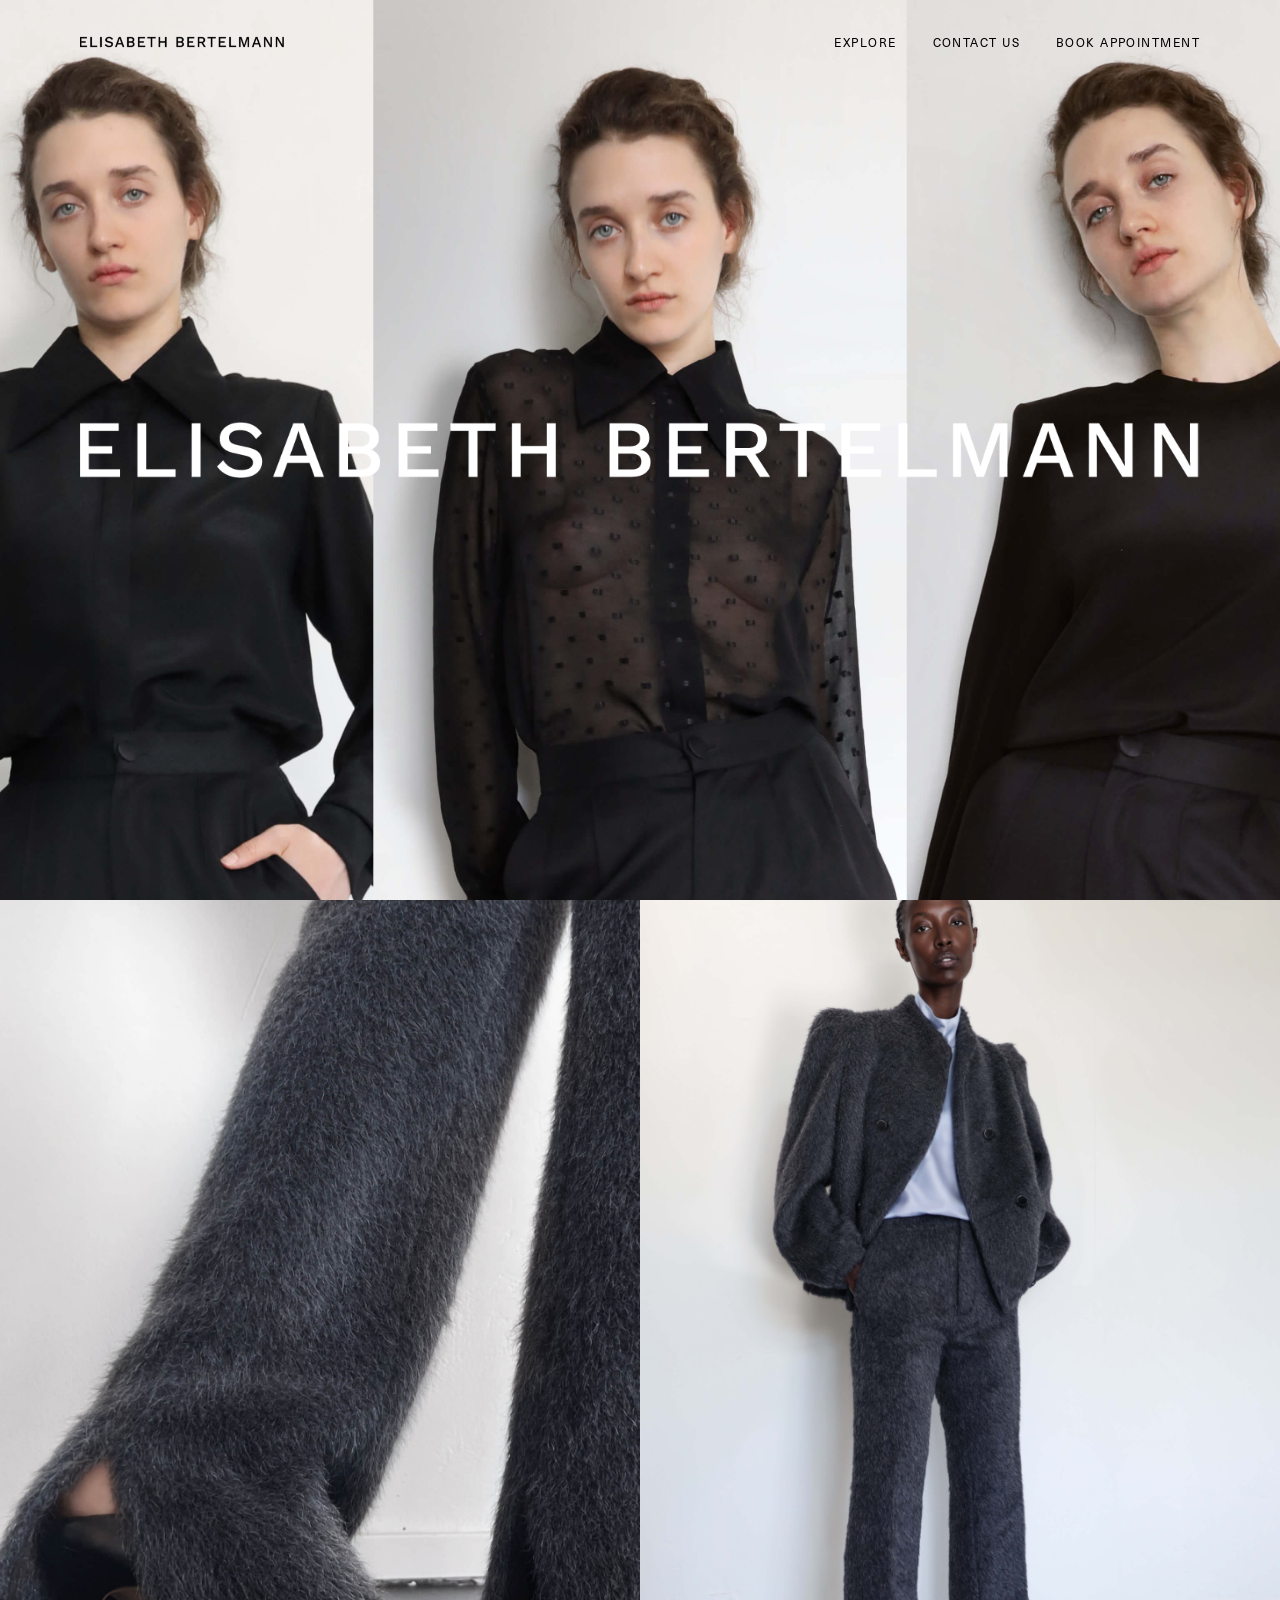
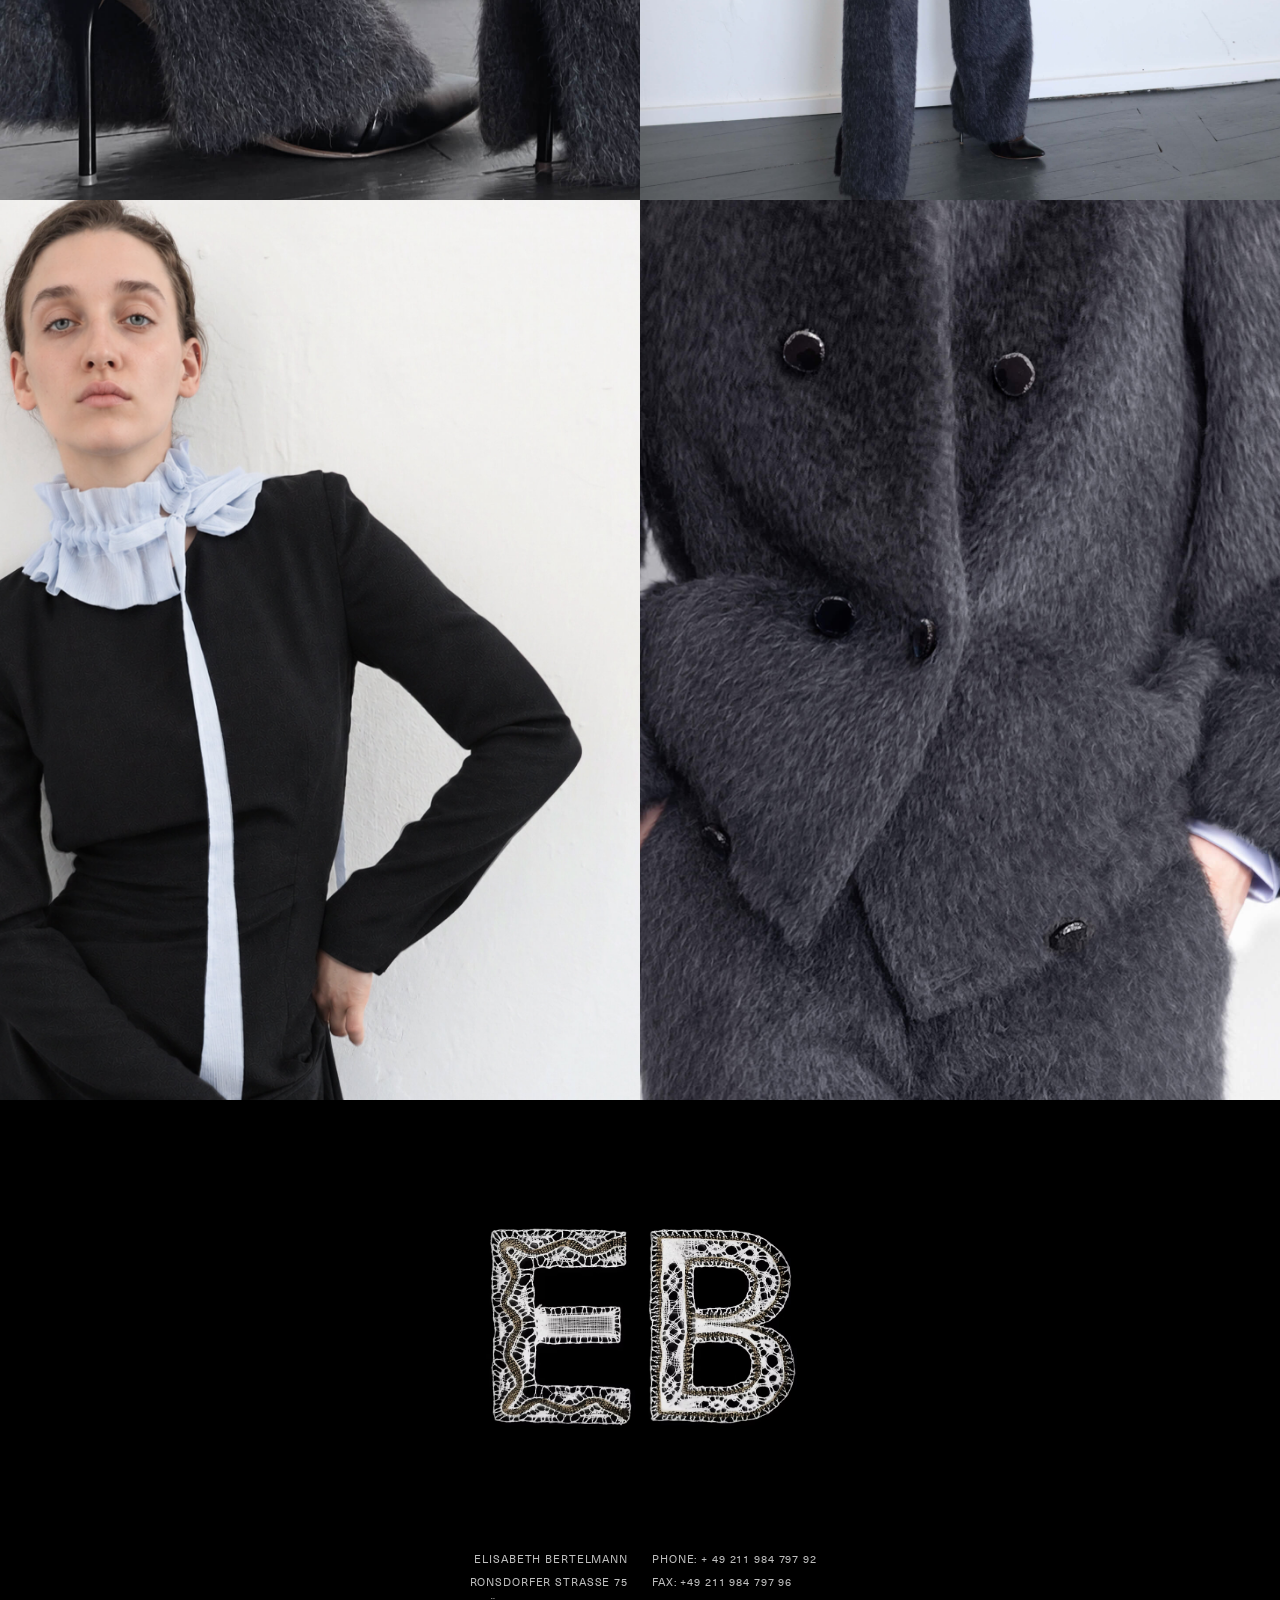
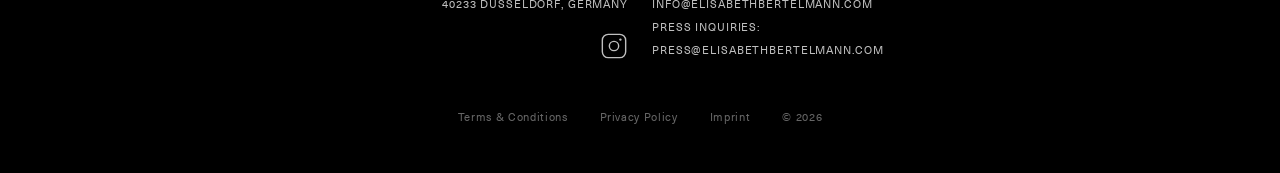
==== commit 14dbac04: "Update" ====
--- a/index.html
+++ b/index.html
@@ -66,12 +66,16 @@
 
     <!-- HERO — 100vh, image only (no wordmark inside) -->
     <section class="section-hero">
-      <img
-        class="section-media"
-        src="images/hero-eb.jpg"
-        alt="Elisabeth Bertelmann"
-        loading="eager"
-      >
+      <picture>
+        <!-- Mobile + Tablet portrait: single image -->
+        <source media="(max-width: 1024px) and (orientation: portrait)" srcset="images/hero-eb-mobile.jpg">
+        <img
+          class="section-media"
+          src="images/hero-eb.jpg"
+          alt="Elisabeth Bertelmann"
+          loading="eager"
+        >
+      </picture>
       <!--
         TO USE VIDEO INSTEAD:
         Remove the <img> above and uncomment:
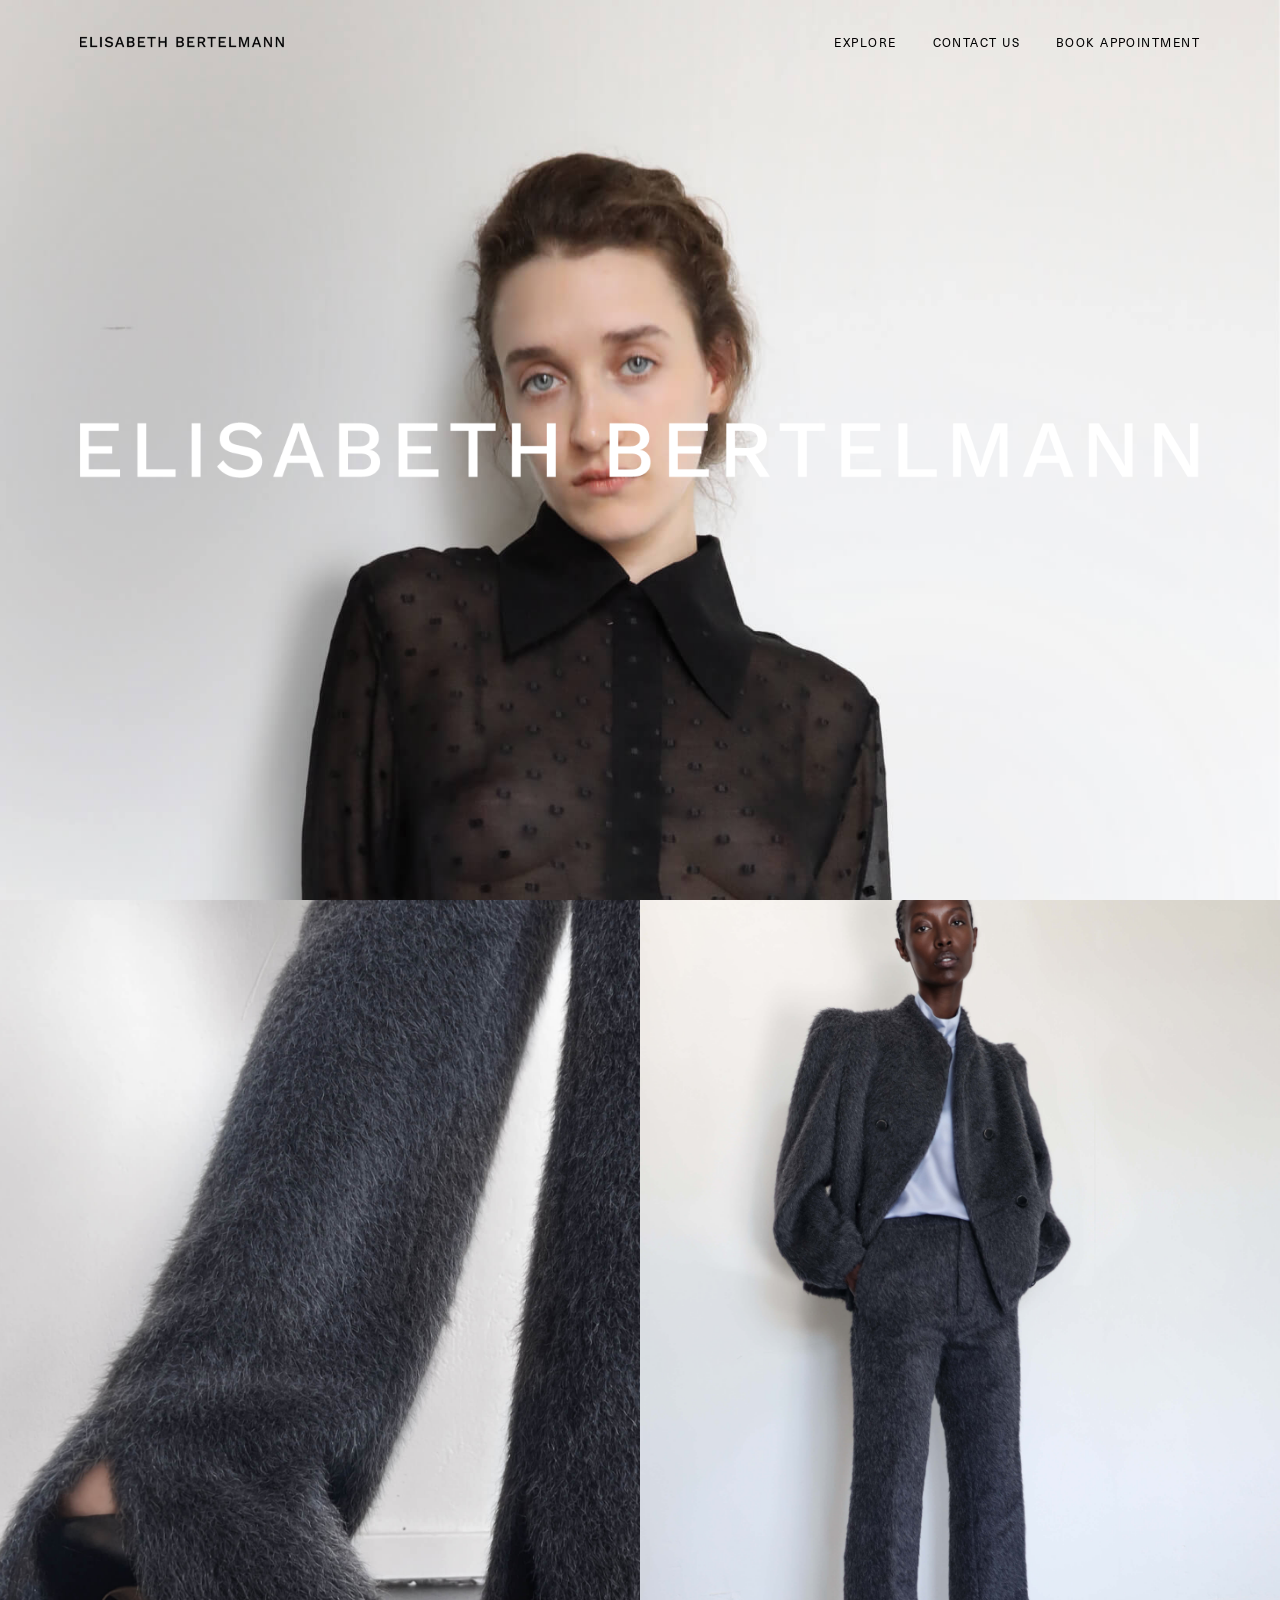
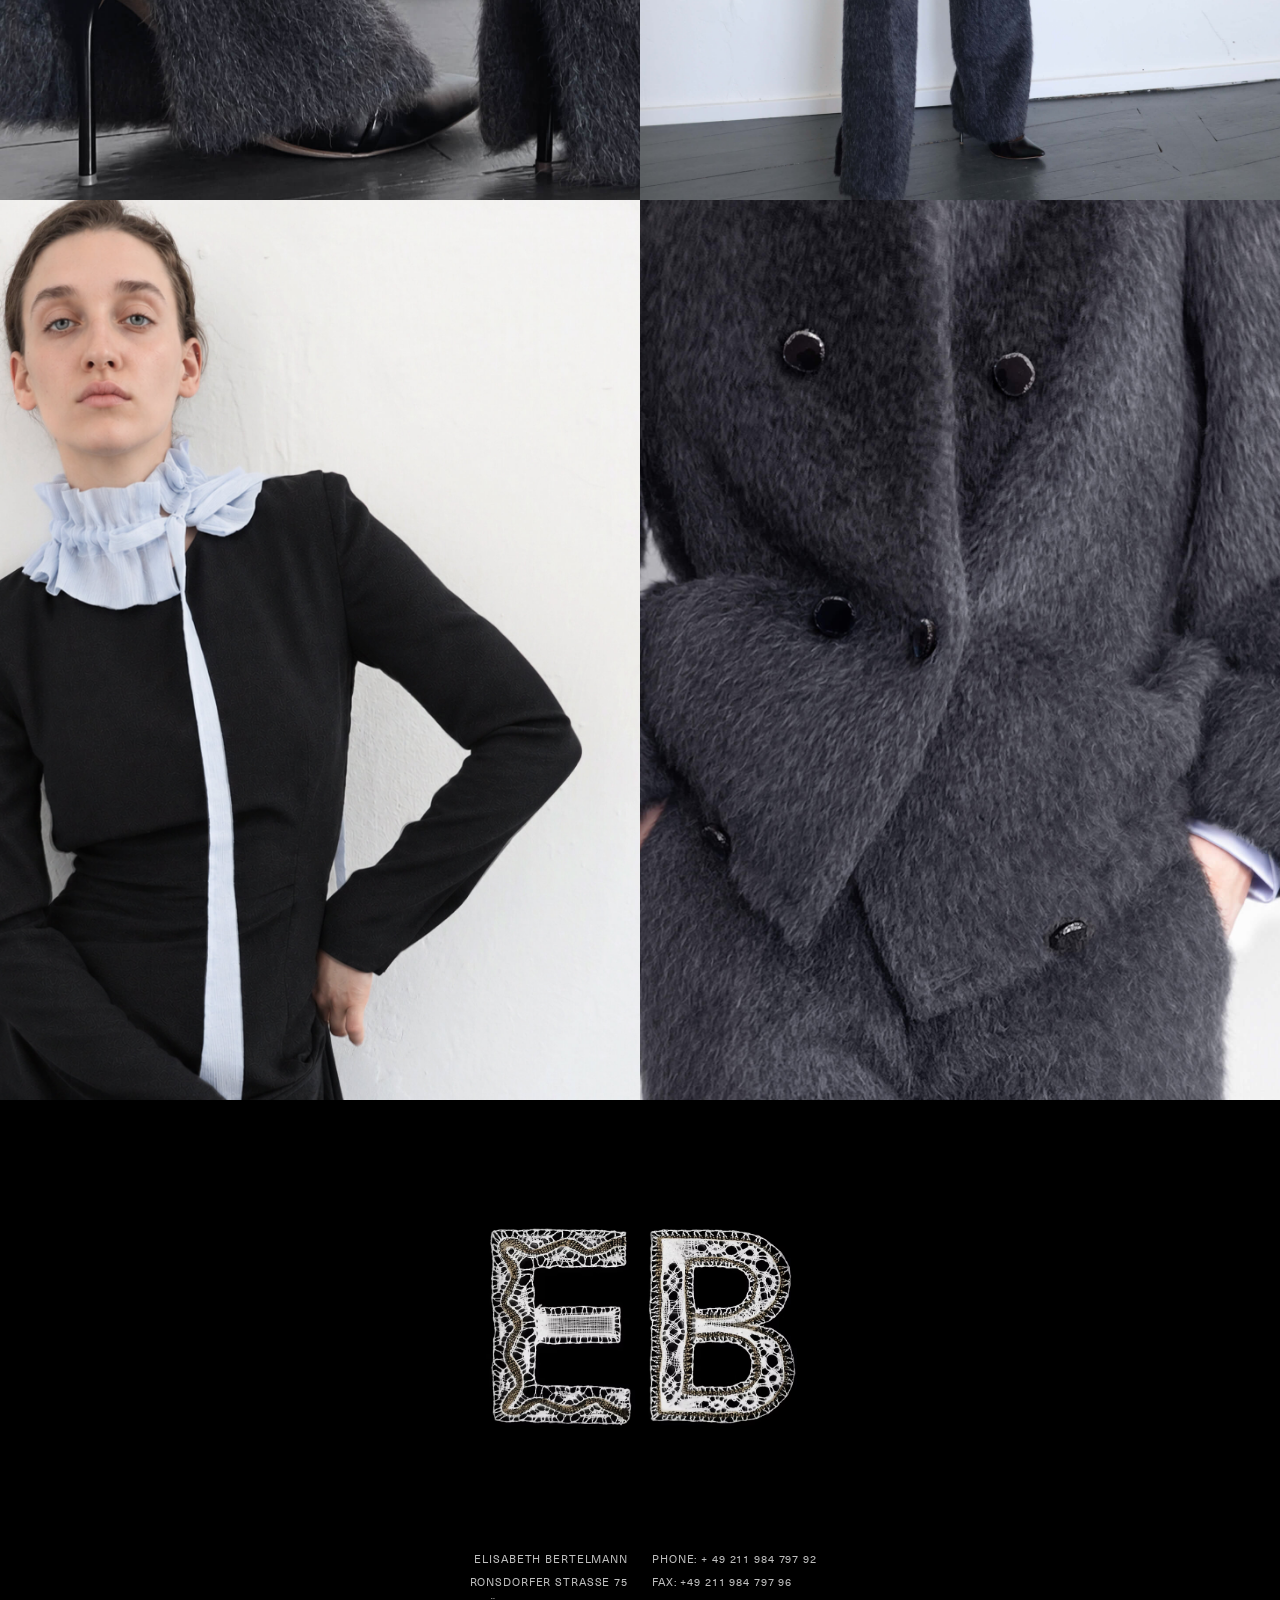
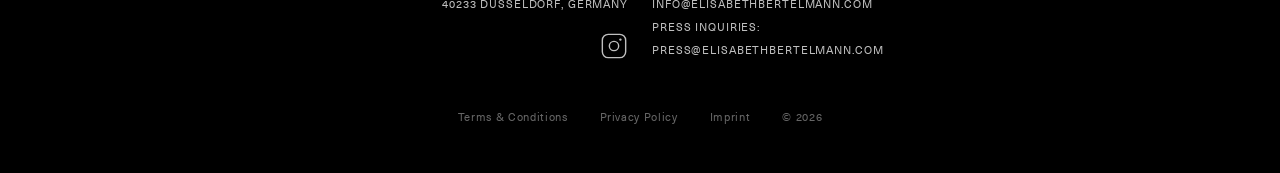
==== commit 420f92be: "Update" ====
--- a/index.html
+++ b/index.html
@@ -28,6 +28,10 @@
   <style>
     body { background: #000; }
     .section-hero__wordmark img { filter: brightness(0) invert(1); }
+    @media (max-width: 599px),
+           (max-width: 1024px) and (orientation: portrait) {
+      .section-hero__wordmark { display: none; }
+    }
   </style>
 </head>
 <body>
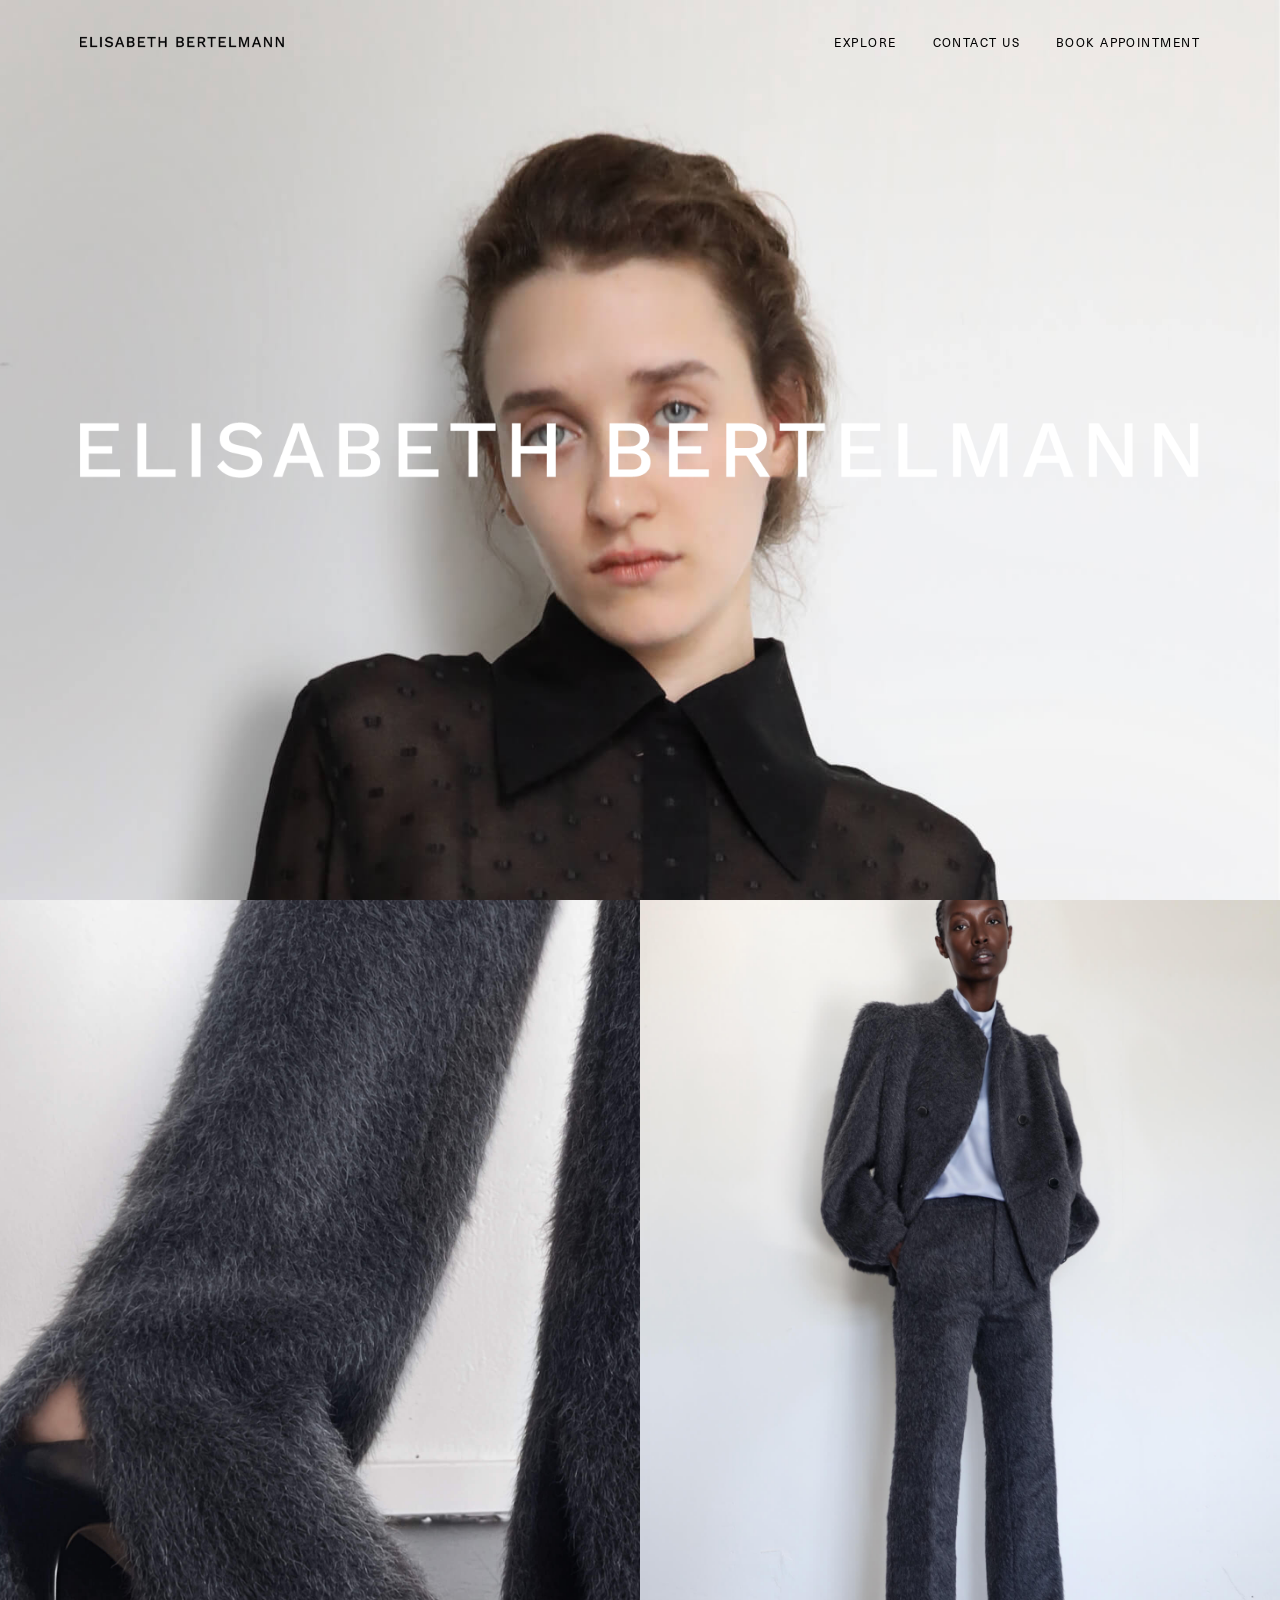
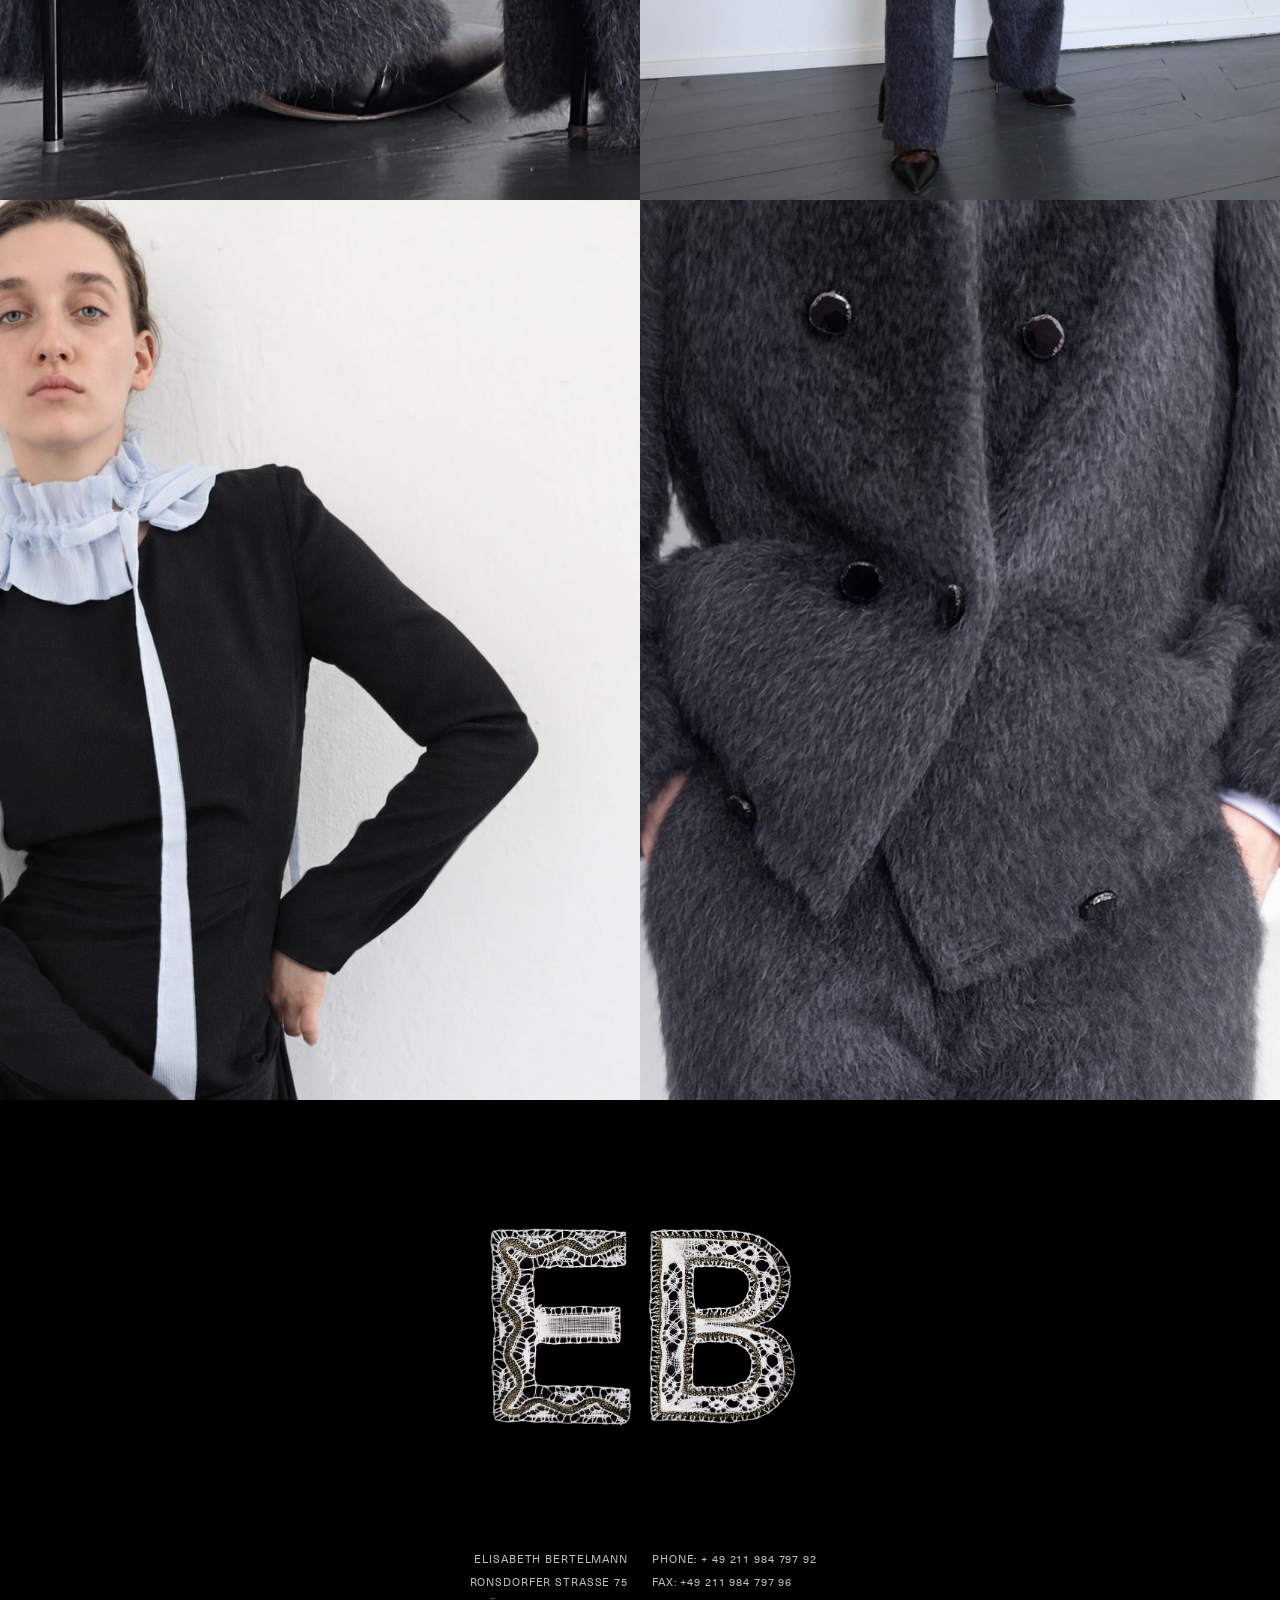
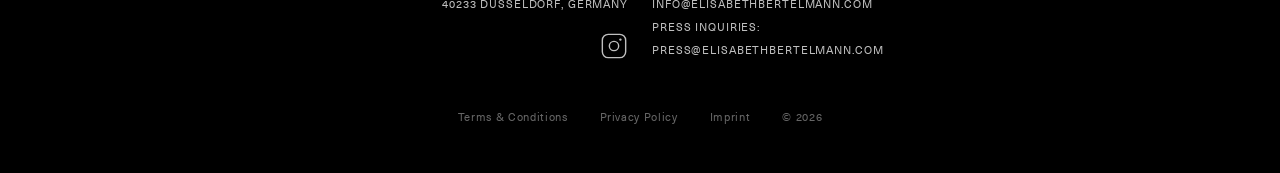
==== commit 64ab5faa: "Update" ====
--- a/index.html
+++ b/index.html
@@ -31,6 +31,15 @@
     @media (max-width: 599px),
            (max-width: 1024px) and (orientation: portrait) {
       .section-hero__wordmark { display: none; }
+    }
+    /* Mobile splits: 4:5 cells (like Explore), motif centered */
+    @media (max-width: 599px) {
+      .section-split { height: auto; }
+      .section-split__col { height: auto; aspect-ratio: 4 / 5; }
+      .section-split__col:first-child img,
+      .section-split__col:first-child video,
+      .section-split__col:last-child img,
+      .section-split__col:last-child video { object-position: center center; }
     }
   </style>
 </head>
